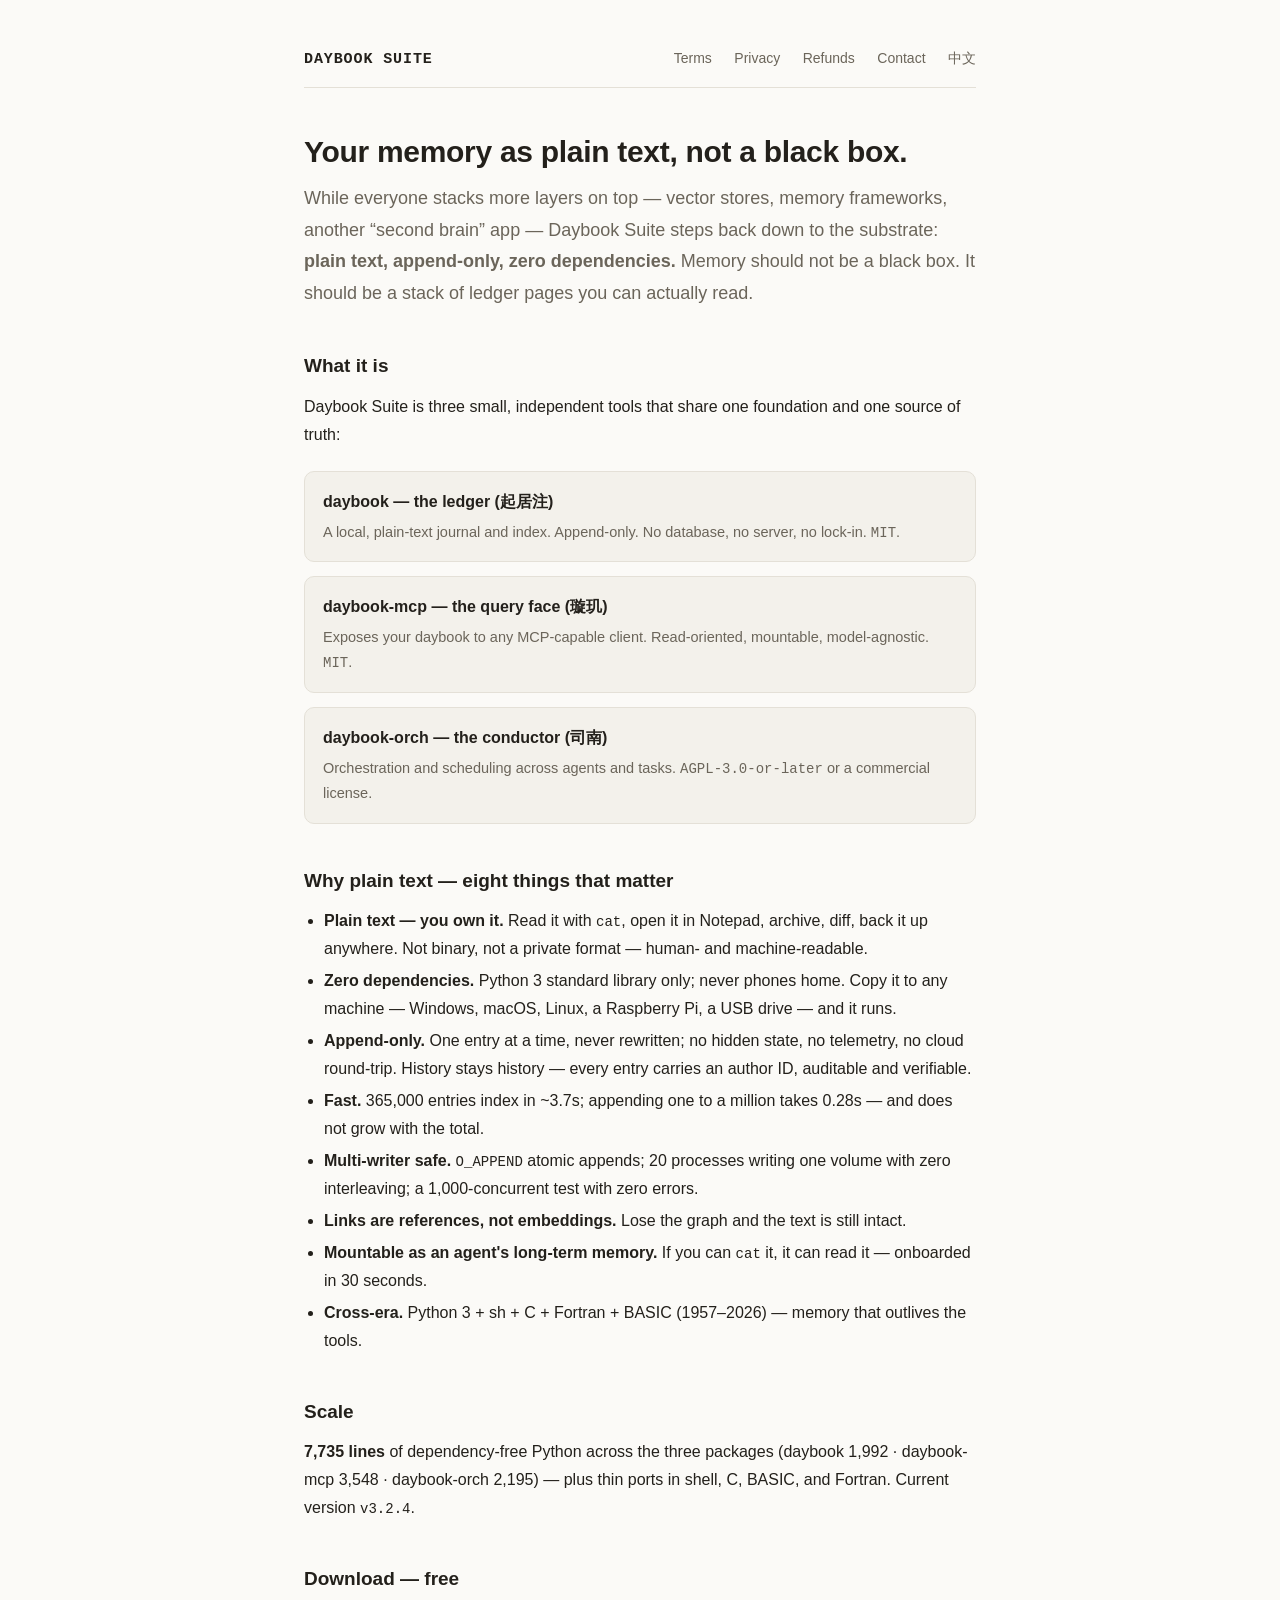
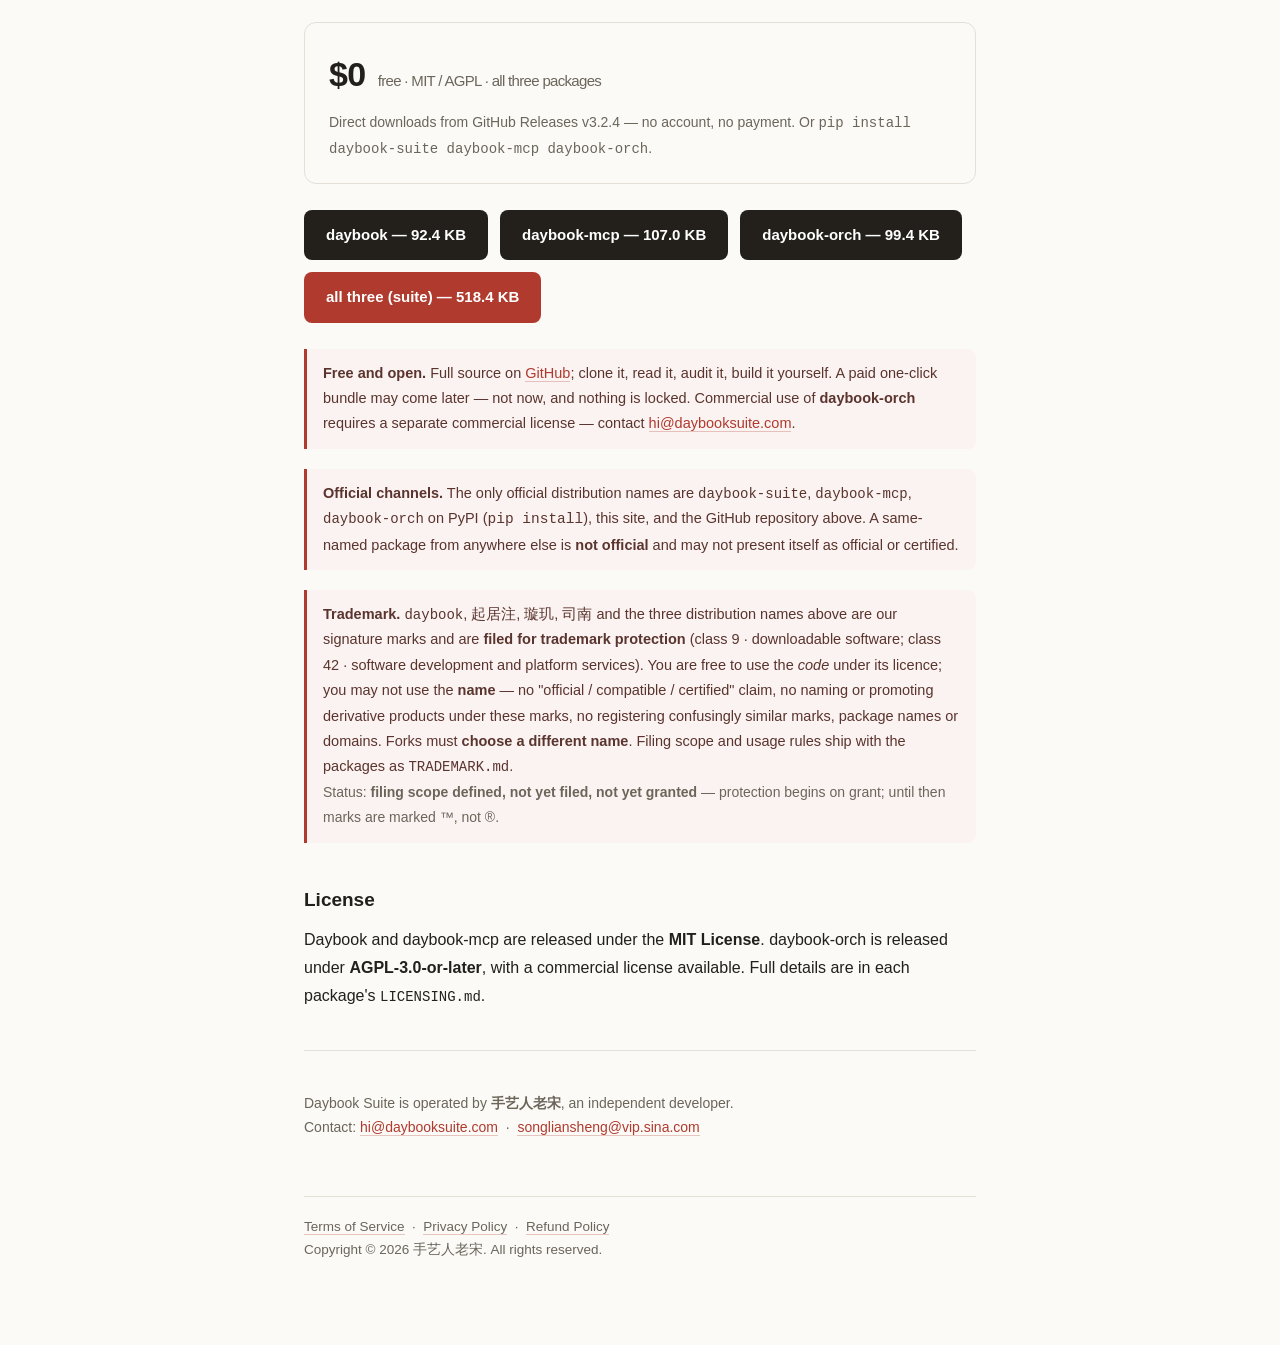
==== index.html @ 21183c82 "site(v3.2.4): 加商标声明块 —— 三个发行名写进商标申请范围，版本与直链翻 v3.2.4 - 新增「Trademark.／商标（名不可乱用）」声明块（首页英文＋中文页）：   daybo" ====
<!DOCTYPE html>
<html lang="en">
<head>
<meta charset="utf-8">
<meta name="viewport" content="width=device-width, initial-scale=1">
<title>Daybook Suite — your memory as plain text</title>
<meta name="description" content="Daybook Suite: three small tools that keep your notes and memory as plain text, not a black box. Zero dependencies, append-only, runs anywhere.">
<link rel="stylesheet" href="/style.css">
<!-- social cards -->
<meta property="og:type" content="website">
<meta property="og:site_name" content="Daybook Suite">
<meta property="og:title" content="Daybook Suite — your memory as plain text">
<meta property="og:description" content="A ledger you can actually open: append-only, zero dependencies, readable with cat. daybook · daybook-mcp · daybook-orch. Free download.">
<meta property="og:url" content="https://daybooksuite.com/">
<meta property="og:image" content="https://daybooksuite.com/og.png">
<meta property="og:image:width" content="1200">
<meta property="og:image:height" content="630">
<meta name="twitter:card" content="summary_large_image">
<meta name="twitter:title" content="Daybook Suite — your memory as plain text">
<meta name="twitter:description" content="Append-only, zero dependencies, readable with cat. Free download.">
<meta name="twitter:image" content="https://daybooksuite.com/og.png">
<link rel="canonical" href="https://daybooksuite.com/">
</head>
<body>
<div class="wrap">

<header class="site">
  <span class="brand">Daybook&nbsp;Suite</span>
  <nav>
    <a href="/terms">Terms</a>
    <a href="/privacy">Privacy</a>
    <a href="/refund">Refunds</a>
    <a href="mailto:hi@daybooksuite.com">Contact</a>
    <a href="/zh">中文</a>
  </nav>
</header>

<h1>Your memory as plain text, not a black box.</h1>
<p class="lede">
  While everyone stacks more layers on top &mdash; vector stores, memory frameworks, another
  &ldquo;second brain&rdquo; app &mdash; Daybook Suite steps back down to the substrate:
  <strong>plain text, append-only, zero dependencies.</strong>
  Memory should not be a black box. It should be a stack of ledger pages you can actually read.
</p>

<h2>What it is</h2>
<p>Daybook Suite is three small, independent tools that share one foundation and one source of truth:</p>

<div class="grid">
  <div class="card">
    <h3>daybook &mdash; the ledger (起居注)</h3>
    <p>A local, plain-text journal and index. Append-only. No database, no server, no lock-in. <span class="mono">MIT</span>.</p>
  </div>
  <div class="card">
    <h3>daybook-mcp &mdash; the query face (璇玑)</h3>
    <p>Exposes your daybook to any MCP-capable client. Read-oriented, mountable, model-agnostic. <span class="mono">MIT</span>.</p>
  </div>
  <div class="card">
    <h3>daybook-orch &mdash; the conductor (司南)</h3>
    <p>Orchestration and scheduling across agents and tasks. <span class="mono">AGPL-3.0-or-later</span> or a commercial license.</p>
  </div>
</div>

<h2>Why plain text &mdash; eight things that matter</h2>
<ul>
  <li><strong>Plain text &mdash; you own it.</strong> Read it with <span class="mono">cat</span>, open it in Notepad, archive, diff, back it up anywhere. Not binary, not a private format &mdash; human- and machine-readable.</li>
  <li><strong>Zero dependencies.</strong> Python 3 standard library only; never phones home. Copy it to any machine &mdash; Windows, macOS, Linux, a Raspberry Pi, a USB drive &mdash; and it runs.</li>
  <li><strong>Append-only.</strong> One entry at a time, never rewritten; no hidden state, no telemetry, no cloud round-trip. History stays history &mdash; every entry carries an author ID, auditable and verifiable.</li>
  <li><strong>Fast.</strong> 365,000 entries index in ~3.7s; appending one to a million takes 0.28s &mdash; and does not grow with the total.</li>
  <li><strong>Multi-writer safe.</strong> <span class="mono">O_APPEND</span> atomic appends; 20 processes writing one volume with zero interleaving; a 1,000-concurrent test with zero errors.</li>
  <li><strong>Links are references, not embeddings.</strong> Lose the graph and the text is still intact.</li>
  <li><strong>Mountable as an agent's long-term memory.</strong> If you can <span class="mono">cat</span> it, it can read it &mdash; onboarded in 30 seconds.</li>
  <li><strong>Cross-era.</strong> Python 3 + sh + C + Fortran + BASIC (1957&ndash;2026) &mdash; memory that outlives the tools.</li>
</ul>

<h2>Scale</h2>
<p>
  <strong>7,735 lines</strong> of dependency-free Python across the three packages
  (daybook 1,992 &middot; daybook-mcp 3,548 &middot; daybook-orch 2,195) &mdash;
  plus thin ports in shell, C, BASIC, and Fortran. Current version <span class="mono">v3.2.4</span>.
</p>

<h2>Download &mdash; free</h2>
<div class="price">
  <div>
    <div class="amount">$0 <small>&nbsp;free &middot; MIT / AGPL &middot; all three packages</small></div>
    <div class="small" style="margin-top:6px">Direct downloads from GitHub Releases v3.2.4 &mdash; no account, no payment. Or <span class="mono">pip install daybook-suite daybook-mcp daybook-orch</span>.</div>
  </div>
</div>
<div class="dl">
  <a class="btn" href="https://github.com/songliansheng1972/daybook-suite/releases/download/v3.2.4/daybook-v3.2.4.zip">daybook &mdash; 92.4 KB</a>
  <a class="btn" href="https://github.com/songliansheng1972/daybook-suite/releases/download/v3.2.4/daybook-mcp-v3.2.4.zip">daybook-mcp &mdash; 107.0 KB</a>
  <a class="btn" href="https://github.com/songliansheng1972/daybook-suite/releases/download/v3.2.4/daybook-orch-v3.2.4.zip">daybook-orch &mdash; 99.4 KB</a>
  <a class="btn" href="https://github.com/songliansheng1972/daybook-suite/releases/download/v3.2.4/daybook-suite-v3.2.4.zip">all three (suite) &mdash; 518.4 KB</a>
</div>
<div class="note">
  <strong>Free and open.</strong> Full source on <a href="https://github.com/songliansheng1972/daybook-suite">GitHub</a>; clone it, read it, audit it, build it yourself. A paid one-click bundle may come later &mdash; not now, and nothing is locked.
  Commercial use of <strong>daybook-orch</strong> requires a separate commercial license &mdash; contact <a href="mailto:hi@daybooksuite.com">hi@daybooksuite.com</a>.
</div>
<div class="note">
  <strong>Official channels.</strong> The only official distribution names are
  <span class="mono">daybook-suite</span>, <span class="mono">daybook-mcp</span>, <span class="mono">daybook-orch</span> on PyPI
  (<code>pip install</code>), this site, and the GitHub repository above. A same-named package from anywhere else is
  <strong>not official</strong> and may not present itself as official or certified.
</div>
<div class="note">
  <strong>Trademark.</strong> <span class="mono">daybook</span>, 起居注, 璇玑, 司南 and the three distribution names above
  are our signature marks and are <strong>filed for trademark protection</strong> (class 9 &middot; downloadable software;
  class 42 &middot; software development and platform services). You are free to use the <em>code</em> under its licence;
  you may not use the <strong>name</strong> &mdash; no "official / compatible / certified" claim, no naming or promoting
  derivative products under these marks, no registering confusingly similar marks, package names or domains.
  Forks must <strong>choose a different name</strong>. Filing scope and usage rules ship with the packages as
  <span class="mono">TRADEMARK.md</span>.
  <br><span class="small">Status: <strong>filing scope defined, not yet filed, not yet granted</strong> &mdash; protection
  begins on grant; until then marks are marked &trade;, not &reg;.</span>
</div>

<h2>License</h2>
<p>
  Daybook and daybook-mcp are released under the <strong>MIT License</strong>.
  daybook-orch is released under <strong>AGPL-3.0-or-later</strong>, with a commercial license available.
  Full details are in each package's <span class="mono">LICENSING.md</span>.
</p>

<hr>

<p class="small">
  Daybook Suite is operated by <strong>手艺人老宋</strong>, an independent developer.<br>
  Contact: <a href="mailto:hi@daybooksuite.com">hi@daybooksuite.com</a>
  &nbsp;&middot;&nbsp; <a href="mailto:songliansheng@vip.sina.com">songliansheng@vip.sina.com</a>
</p>

<footer class="site">
  <a href="/terms">Terms of Service</a> &nbsp;&middot;&nbsp;
  <a href="/privacy">Privacy Policy</a> &nbsp;&middot;&nbsp;
  <a href="/refund">Refund Policy</a><br>
  Copyright &copy; 2026 手艺人老宋. All rights reserved.
</footer>

</div>
</body>
</html>
---- style.css ----
:root{
  --paper:#FBFAF7; --ink:#23201B; --muted:#6B655A;
  --line:#E4E0D7; --seal:#B03A2E; --wash:#F3F1EB;
}
*{box-sizing:border-box}
html{-webkit-text-size-adjust:100%}
body{
  margin:0; background:var(--paper); color:var(--ink);
  font:16px/1.75 -apple-system,BlinkMacSystemFont,"Segoe UI","Noto Sans SC","PingFang SC",sans-serif;
}
.wrap{max-width:720px;margin:0 auto;padding:44px 24px 88px}
a{color:var(--seal);text-decoration:none;border-bottom:1px solid rgba(176,58,46,.28)}
a:hover{border-bottom-color:var(--seal)}
code,kbd,pre{font-family:ui-monospace,SFMono-Regular,Menlo,Consolas,monospace}

header.site{
  display:flex;justify-content:space-between;align-items:baseline;gap:16px;
  border-bottom:1px solid var(--line);padding-bottom:14px;margin-bottom:44px;
}
header.site .brand{
  font-family:ui-monospace,SFMono-Regular,Menlo,monospace;
  font-weight:600;font-size:15px;letter-spacing:.06em;text-transform:uppercase;
}
header.site nav a{margin-left:18px;font-size:14px;color:var(--muted);border:0}
header.site nav a:hover{color:var(--seal)}

h1{font-size:30px;line-height:1.3;margin:0 0 12px;font-weight:600;letter-spacing:-.01em}
h2{font-size:19px;margin:40px 0 10px;font-weight:600}
h3{font-size:16px;margin:26px 0 6px;font-weight:600}
p{margin:0 0 14px}
.lede{font-size:18px;color:var(--muted);margin-bottom:28px}
ul{padding-left:20px;margin:0 0 14px}
li{margin:4px 0}
hr{border:0;border-top:1px solid var(--line);margin:40px 0}
.small{font-size:14px;color:var(--muted)}
.mono{font-family:ui-monospace,SFMono-Regular,Menlo,monospace;font-size:14px}

.grid{display:grid;grid-template-columns:1fr;gap:14px;margin:22px 0}
.card{
  background:var(--wash);border:1px solid var(--line);border-radius:10px;padding:16px 18px;
}
.card h3{margin:0 0 4px}
.card p{margin:0;font-size:14.5px;color:var(--muted)}

.price{
  border:1px solid var(--line);border-radius:12px;padding:22px 24px;margin:26px 0;
  display:flex;flex-wrap:wrap;align-items:center;justify-content:space-between;gap:16px;
}
.price .amount{font-size:34px;font-weight:600;letter-spacing:-.02em}
.price .amount small{font-size:15px;color:var(--muted);font-weight:400}
.btn{
  display:inline-block;background:var(--seal);color:#fff;border:0;border-radius:8px;
  padding:12px 22px;font-size:15px;font-weight:600;cursor:pointer;
}
.btn.disabled{background:#C9C4B9;cursor:not-allowed}

/* 下载按钮组（免费下载版） */
.dl{display:flex;flex-wrap:wrap;gap:12px;margin:18px 0 26px}
.dl .btn{background:var(--ink);font-weight:600;text-decoration:none}
.dl .btn:hover{opacity:.88}
.dl .btn:last-child{background:var(--seal)}


.note{
  background:#FBF3F1;border-left:3px solid var(--seal);padding:12px 16px;border-radius:0 8px 8px 0;
  font-size:14.5px;color:#5A342E;margin:20px 0;
}

footer.site{
  border-top:1px solid var(--line);margin-top:56px;padding-top:18px;
  font-size:13.5px;color:var(--muted);
}
footer.site a{color:var(--muted)}
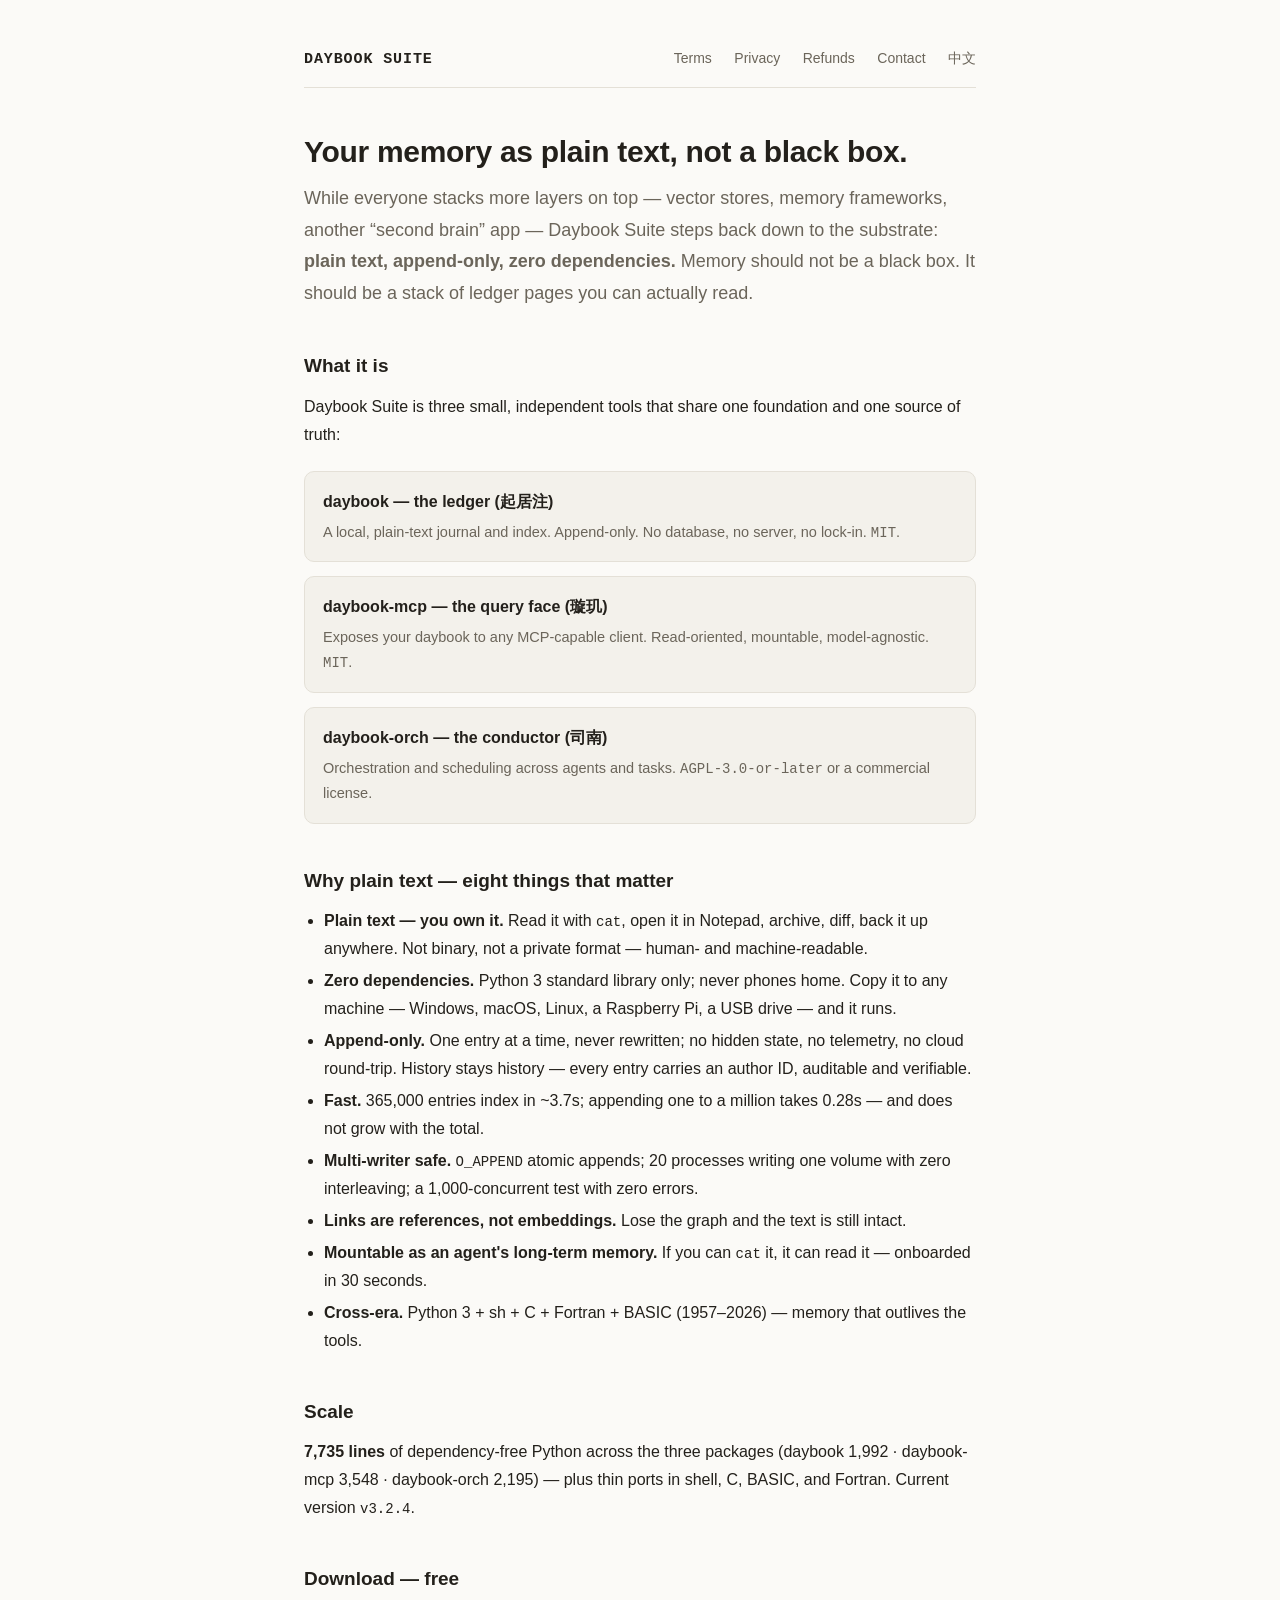
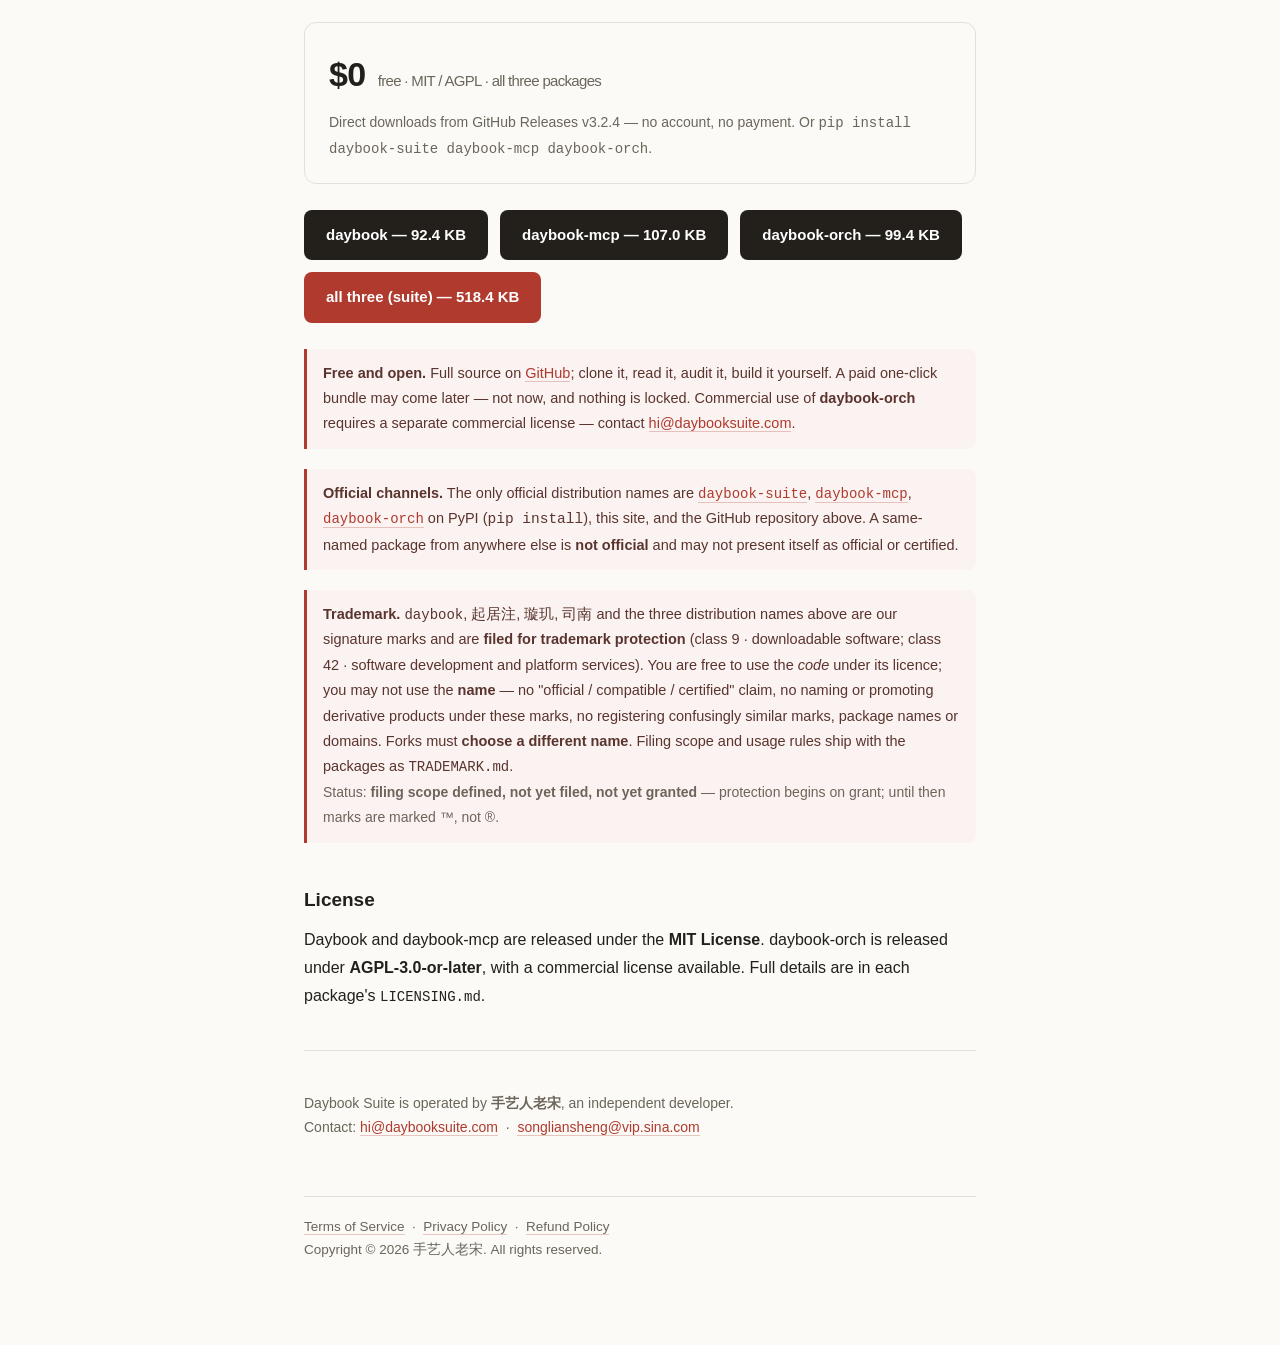
==== commit af312d20: "free-pricing: 条款／退款／致谢三页改「当前全部免费」；首页与中文页 PyPI 三包加直链 - terms §3–§5：删 US$10.99 与 Paddle 结账表述，改为当前免费、将来" ====
--- a/index.html
+++ b/index.html
@@ -99,7 +99,9 @@
 </div>
 <div class="note">
   <strong>Official channels.</strong> The only official distribution names are
-  <span class="mono">daybook-suite</span>, <span class="mono">daybook-mcp</span>, <span class="mono">daybook-orch</span> on PyPI
+  <a class="mono" href="https://pypi.org/project/daybook-suite/">daybook-suite</a>,
+  <a class="mono" href="https://pypi.org/project/daybook-mcp/">daybook-mcp</a>,
+  <a class="mono" href="https://pypi.org/project/daybook-orch/">daybook-orch</a> on PyPI
   (<code>pip install</code>), this site, and the GitHub repository above. A same-named package from anywhere else is
   <strong>not official</strong> and may not present itself as official or certified.
 </div>
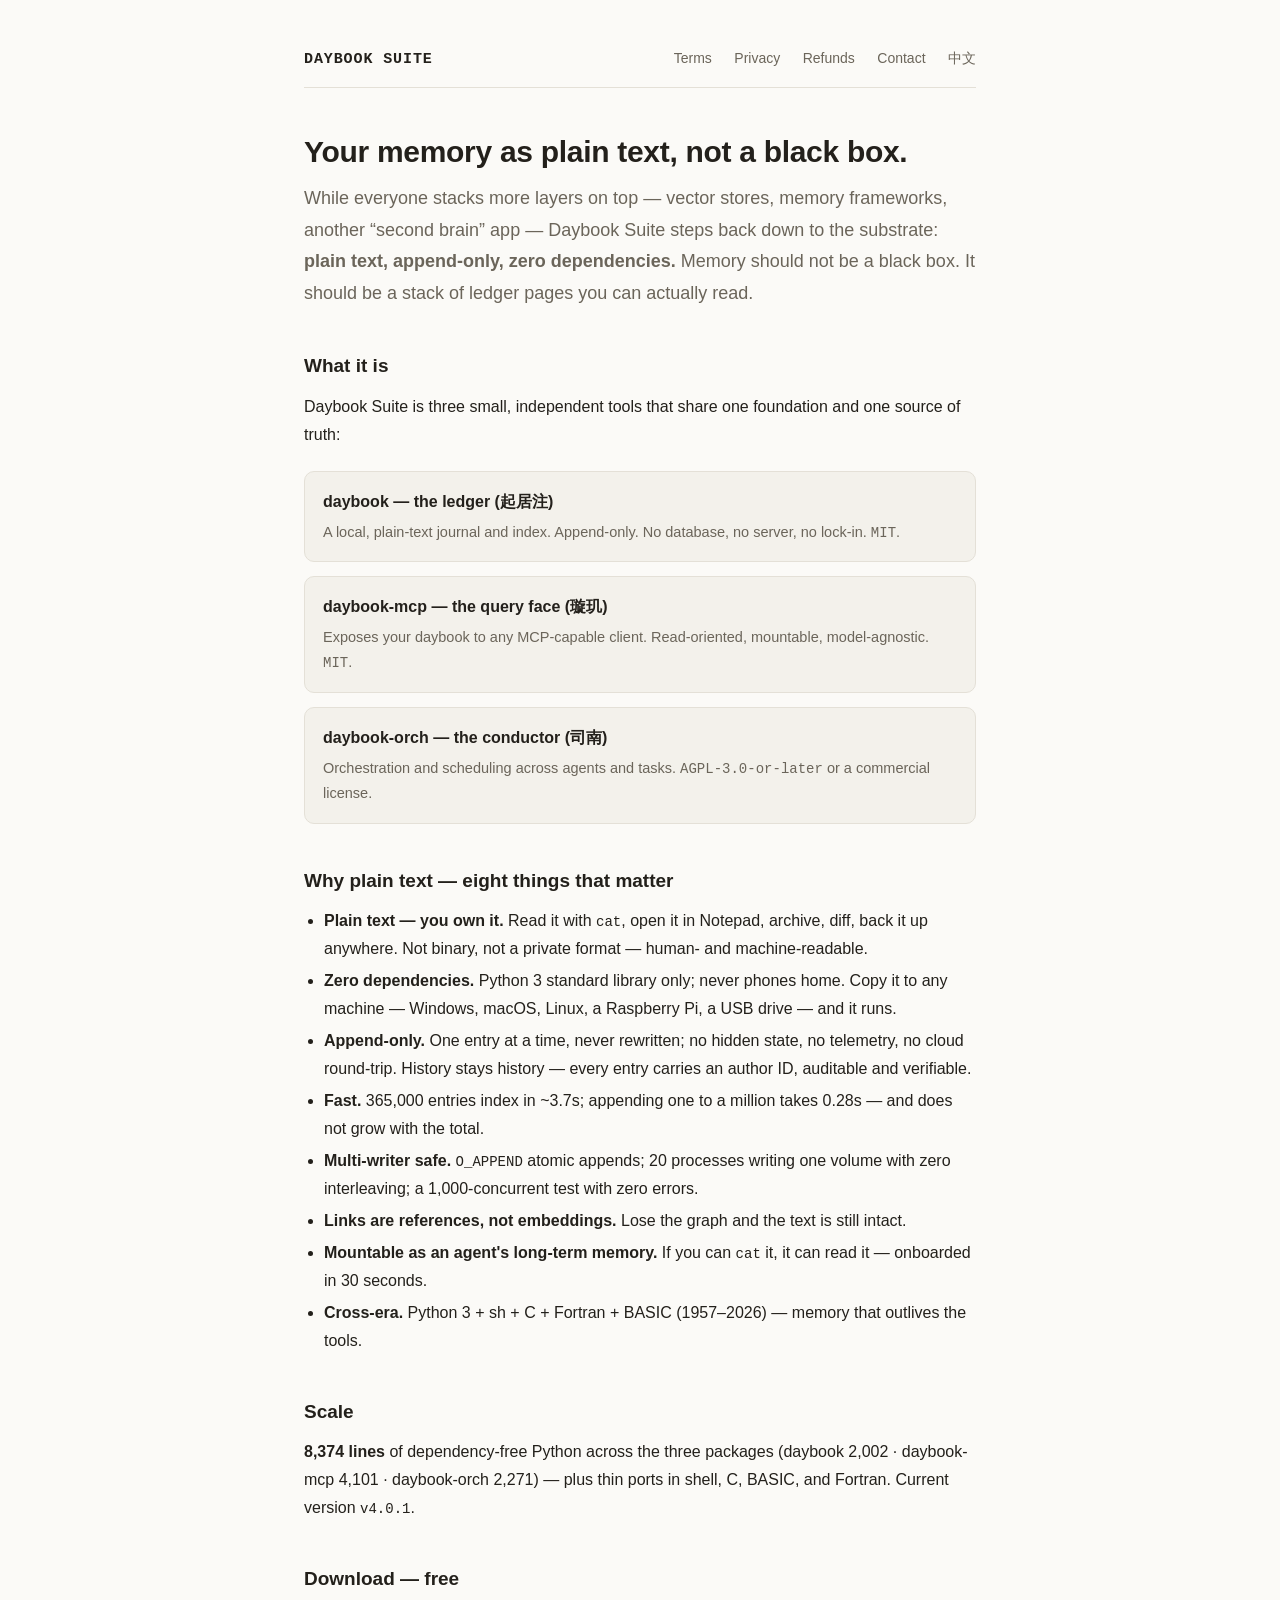
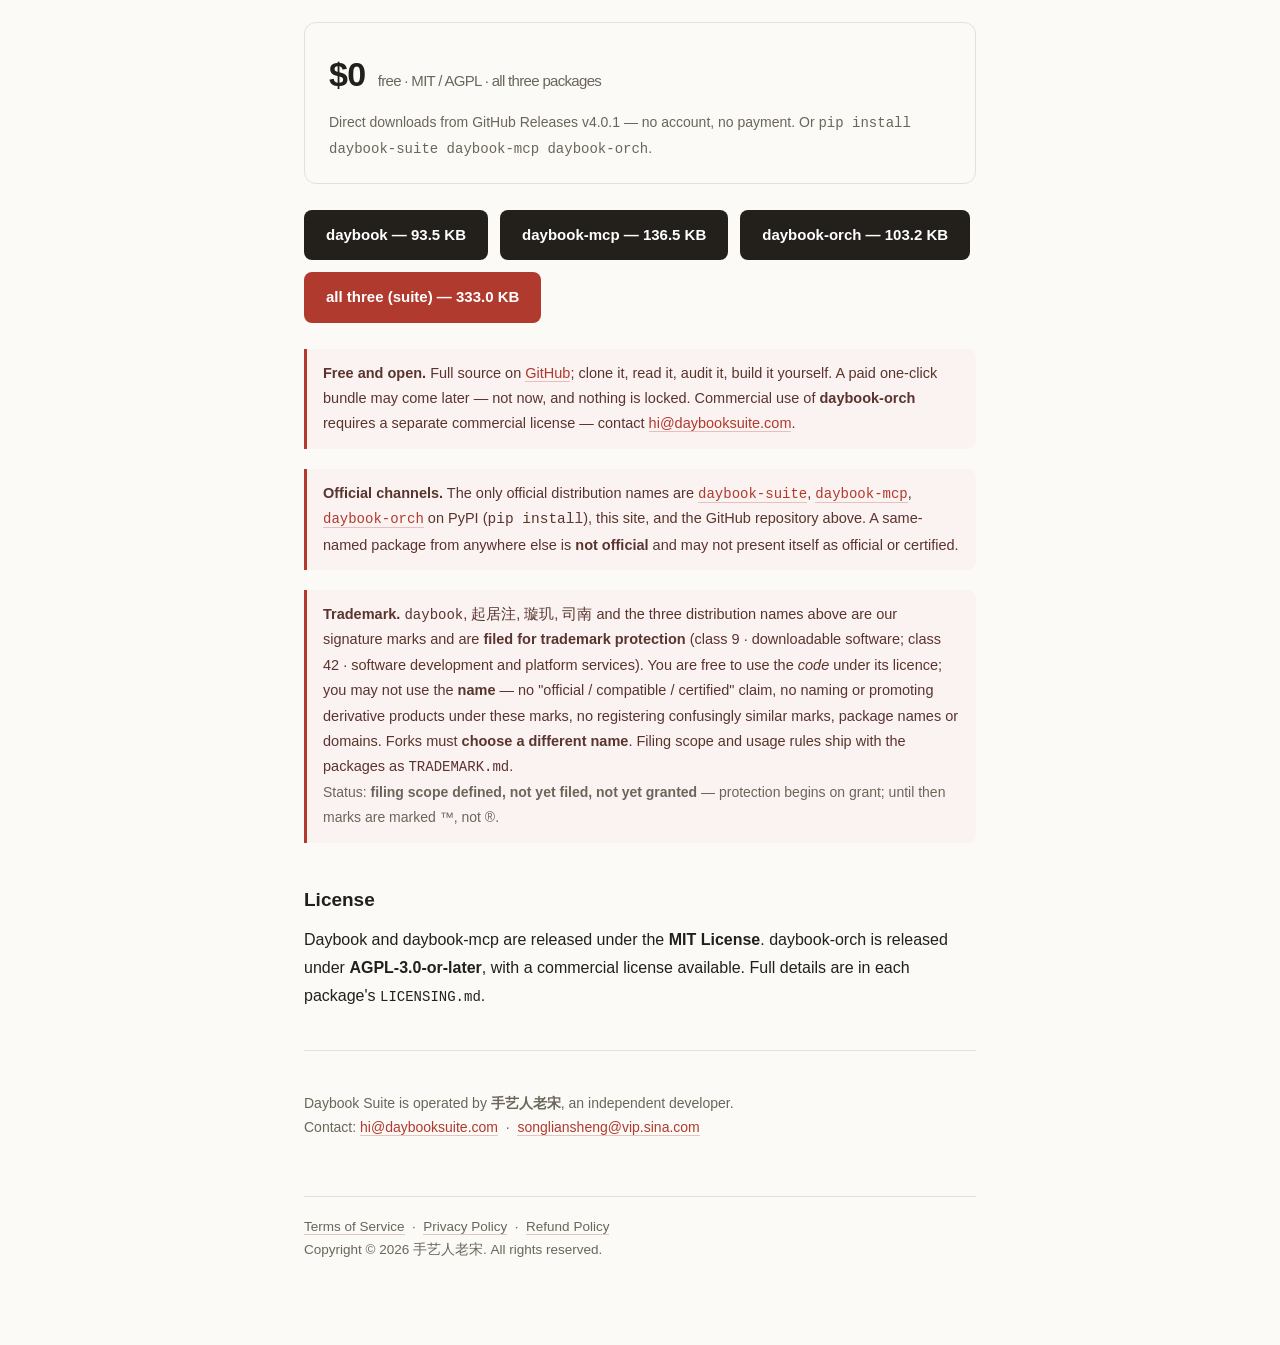
==== commit 2988ff3f: "site(v4.0.1): 版本串／四条 zip 直链／代码规模三处同步 - 首页与中文页：v3.2.4 → v4.0.1；四条直链改指 v4.0.1 Release 资产 - 代码规模：7,735 " ====
--- a/index.html
+++ b/index.html
@@ -75,23 +75,23 @@
 
 <h2>Scale</h2>
 <p>
-  <strong>7,735 lines</strong> of dependency-free Python across the three packages
-  (daybook 1,992 &middot; daybook-mcp 3,548 &middot; daybook-orch 2,195) &mdash;
-  plus thin ports in shell, C, BASIC, and Fortran. Current version <span class="mono">v3.2.4</span>.
+  <strong>8,374 lines</strong> of dependency-free Python across the three packages
+  (daybook 2,002 &middot; daybook-mcp 4,101 &middot; daybook-orch 2,271) &mdash;
+  plus thin ports in shell, C, BASIC, and Fortran. Current version <span class="mono">v4.0.1</span>.
 </p>
 
 <h2>Download &mdash; free</h2>
 <div class="price">
   <div>
     <div class="amount">$0 <small>&nbsp;free &middot; MIT / AGPL &middot; all three packages</small></div>
-    <div class="small" style="margin-top:6px">Direct downloads from GitHub Releases v3.2.4 &mdash; no account, no payment. Or <span class="mono">pip install daybook-suite daybook-mcp daybook-orch</span>.</div>
+    <div class="small" style="margin-top:6px">Direct downloads from GitHub Releases v4.0.1 &mdash; no account, no payment. Or <span class="mono">pip install daybook-suite daybook-mcp daybook-orch</span>.</div>
   </div>
 </div>
 <div class="dl">
-  <a class="btn" href="https://github.com/songliansheng1972/daybook-suite/releases/download/v3.2.4/daybook-v3.2.4.zip">daybook &mdash; 92.4 KB</a>
-  <a class="btn" href="https://github.com/songliansheng1972/daybook-suite/releases/download/v3.2.4/daybook-mcp-v3.2.4.zip">daybook-mcp &mdash; 107.0 KB</a>
-  <a class="btn" href="https://github.com/songliansheng1972/daybook-suite/releases/download/v3.2.4/daybook-orch-v3.2.4.zip">daybook-orch &mdash; 99.4 KB</a>
-  <a class="btn" href="https://github.com/songliansheng1972/daybook-suite/releases/download/v3.2.4/daybook-suite-v3.2.4.zip">all three (suite) &mdash; 518.4 KB</a>
+  <a class="btn" href="https://github.com/songliansheng1972/daybook-suite/releases/download/v4.0.1/daybook-v4.0.1.zip">daybook &mdash; 93.5 KB</a>
+  <a class="btn" href="https://github.com/songliansheng1972/daybook-suite/releases/download/v4.0.1/daybook-mcp-v4.0.1.zip">daybook-mcp &mdash; 136.5 KB</a>
+  <a class="btn" href="https://github.com/songliansheng1972/daybook-suite/releases/download/v4.0.1/daybook-orch-v4.0.1.zip">daybook-orch &mdash; 103.2 KB</a>
+  <a class="btn" href="https://github.com/songliansheng1972/daybook-suite/releases/download/v4.0.1/daybook-suite-v4.0.1.zip">all three (suite) &mdash; 333.0 KB</a>
 </div>
 <div class="note">
   <strong>Free and open.</strong> Full source on <a href="https://github.com/songliansheng1972/daybook-suite">GitHub</a>; clone it, read it, audit it, build it yourself. A paid one-click bundle may come later &mdash; not now, and nothing is locked.
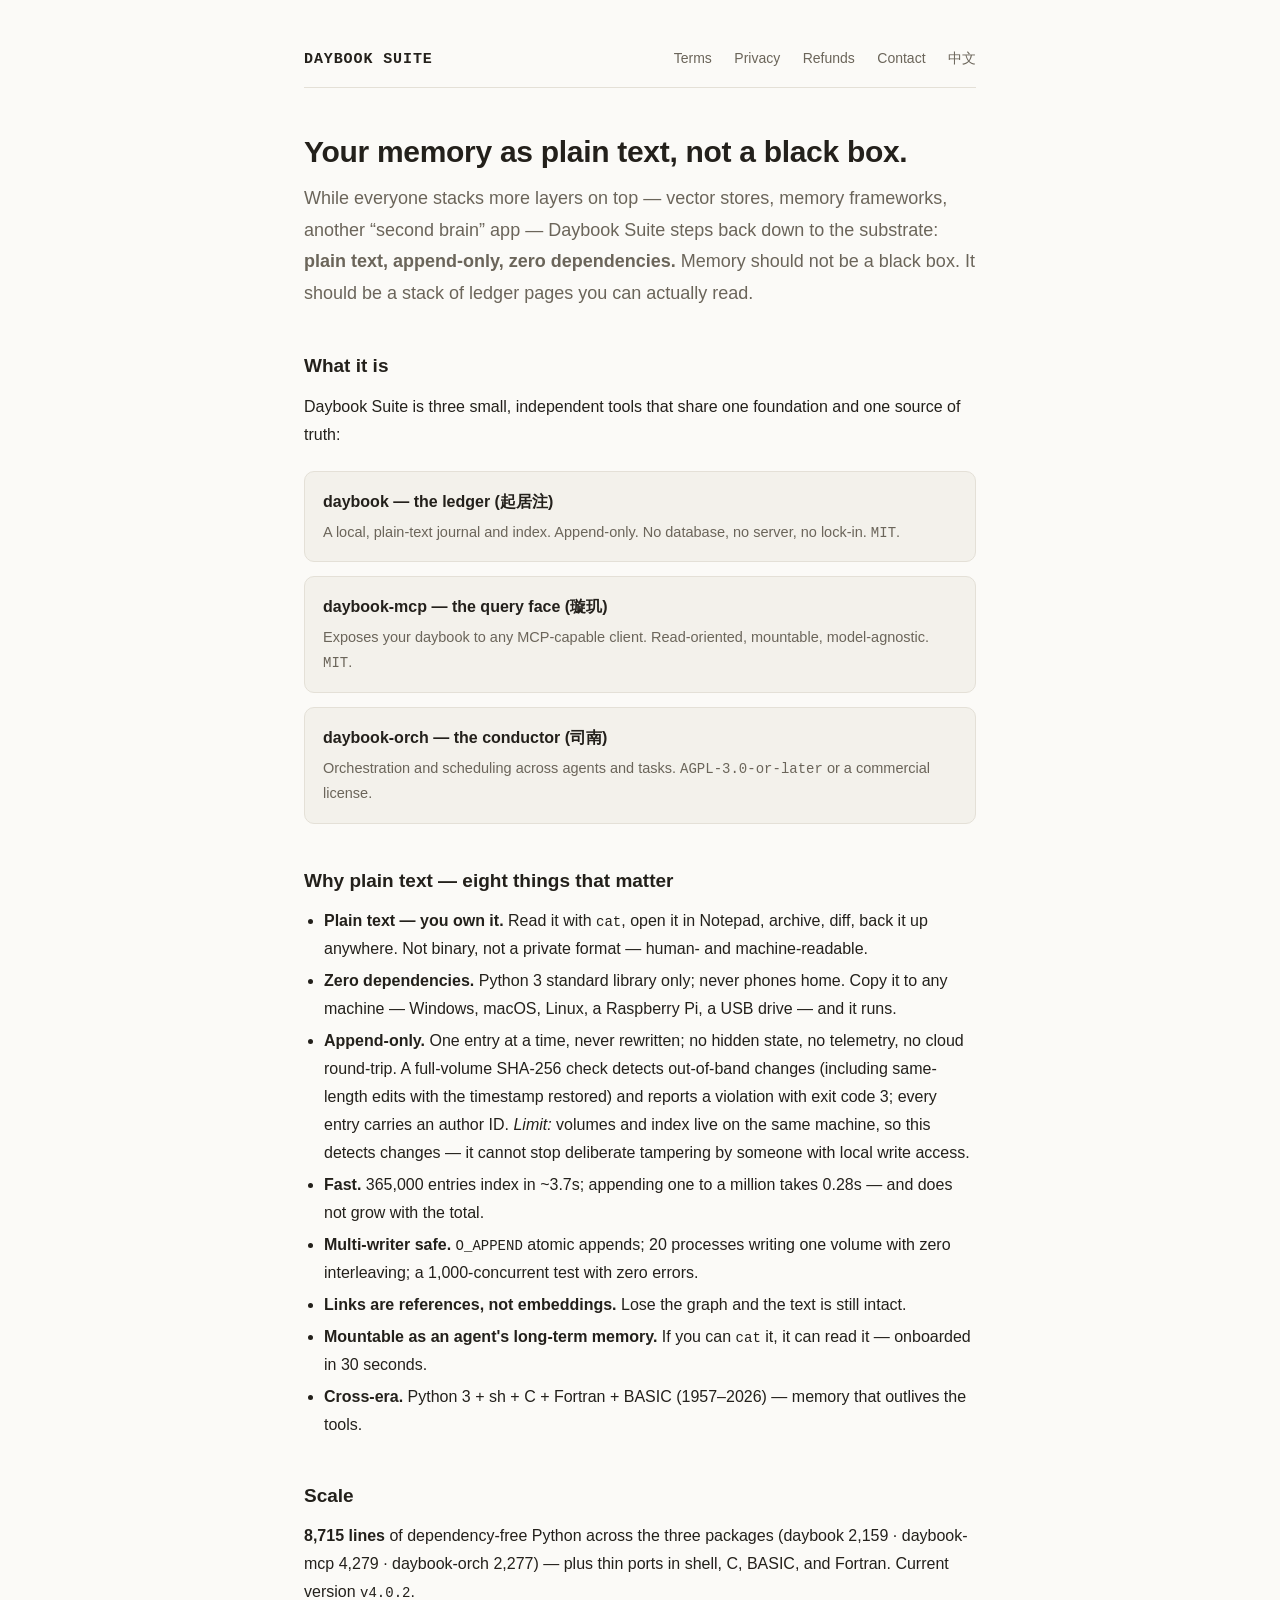
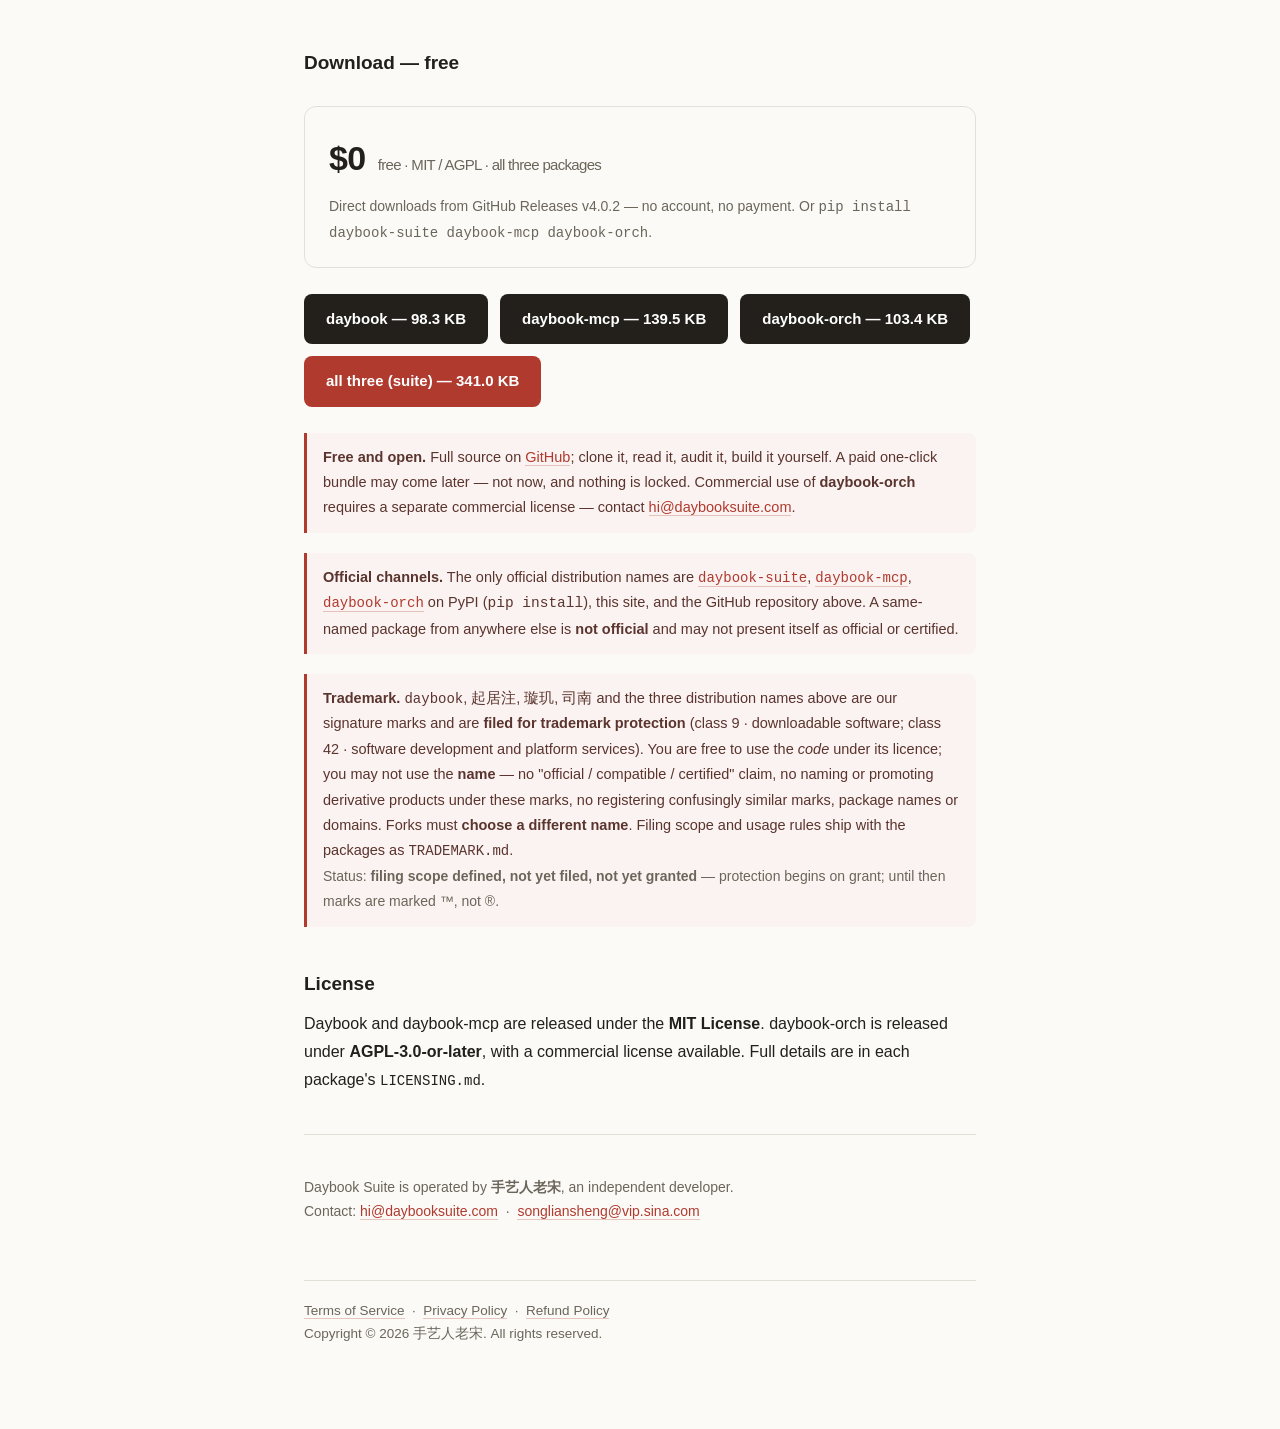
==== commit c83b8e5b: "site(v4.0.2): 版本串／直链／行数／体积改 4.0.2；只增不改的承诺按实现写实 - 版本 v4.0.1 → v4.0.2，四条直链改指 v4.0.2 资产 - 规模 8,374 → 8," ====
--- a/index.html
+++ b/index.html
@@ -65,7 +65,7 @@
 <ul>
   <li><strong>Plain text &mdash; you own it.</strong> Read it with <span class="mono">cat</span>, open it in Notepad, archive, diff, back it up anywhere. Not binary, not a private format &mdash; human- and machine-readable.</li>
   <li><strong>Zero dependencies.</strong> Python 3 standard library only; never phones home. Copy it to any machine &mdash; Windows, macOS, Linux, a Raspberry Pi, a USB drive &mdash; and it runs.</li>
-  <li><strong>Append-only.</strong> One entry at a time, never rewritten; no hidden state, no telemetry, no cloud round-trip. History stays history &mdash; every entry carries an author ID, auditable and verifiable.</li>
+  <li><strong>Append-only.</strong> One entry at a time, never rewritten; no hidden state, no telemetry, no cloud round-trip. A full-volume SHA-256 check detects out-of-band changes (including same-length edits with the timestamp restored) and reports a violation with exit code 3; every entry carries an author ID. <em>Limit:</em> volumes and index live on the same machine, so this detects changes &mdash; it cannot stop deliberate tampering by someone with local write access.</li>
   <li><strong>Fast.</strong> 365,000 entries index in ~3.7s; appending one to a million takes 0.28s &mdash; and does not grow with the total.</li>
   <li><strong>Multi-writer safe.</strong> <span class="mono">O_APPEND</span> atomic appends; 20 processes writing one volume with zero interleaving; a 1,000-concurrent test with zero errors.</li>
   <li><strong>Links are references, not embeddings.</strong> Lose the graph and the text is still intact.</li>
@@ -75,23 +75,23 @@
 
 <h2>Scale</h2>
 <p>
-  <strong>8,374 lines</strong> of dependency-free Python across the three packages
-  (daybook 2,002 &middot; daybook-mcp 4,101 &middot; daybook-orch 2,271) &mdash;
-  plus thin ports in shell, C, BASIC, and Fortran. Current version <span class="mono">v4.0.1</span>.
+  <strong>8,715 lines</strong> of dependency-free Python across the three packages
+  (daybook 2,159 &middot; daybook-mcp 4,279 &middot; daybook-orch 2,277) &mdash;
+  plus thin ports in shell, C, BASIC, and Fortran. Current version <span class="mono">v4.0.2</span>.
 </p>
 
 <h2>Download &mdash; free</h2>
 <div class="price">
   <div>
     <div class="amount">$0 <small>&nbsp;free &middot; MIT / AGPL &middot; all three packages</small></div>
-    <div class="small" style="margin-top:6px">Direct downloads from GitHub Releases v4.0.1 &mdash; no account, no payment. Or <span class="mono">pip install daybook-suite daybook-mcp daybook-orch</span>.</div>
+    <div class="small" style="margin-top:6px">Direct downloads from GitHub Releases v4.0.2 &mdash; no account, no payment. Or <span class="mono">pip install daybook-suite daybook-mcp daybook-orch</span>.</div>
   </div>
 </div>
 <div class="dl">
-  <a class="btn" href="https://github.com/songliansheng1972/daybook-suite/releases/download/v4.0.1/daybook-v4.0.1.zip">daybook &mdash; 93.5 KB</a>
-  <a class="btn" href="https://github.com/songliansheng1972/daybook-suite/releases/download/v4.0.1/daybook-mcp-v4.0.1.zip">daybook-mcp &mdash; 136.5 KB</a>
-  <a class="btn" href="https://github.com/songliansheng1972/daybook-suite/releases/download/v4.0.1/daybook-orch-v4.0.1.zip">daybook-orch &mdash; 103.2 KB</a>
-  <a class="btn" href="https://github.com/songliansheng1972/daybook-suite/releases/download/v4.0.1/daybook-suite-v4.0.1.zip">all three (suite) &mdash; 333.0 KB</a>
+  <a class="btn" href="https://github.com/songliansheng1972/daybook-suite/releases/download/v4.0.2/daybook-v4.0.2.zip">daybook &mdash; 98.3 KB</a>
+  <a class="btn" href="https://github.com/songliansheng1972/daybook-suite/releases/download/v4.0.2/daybook-mcp-v4.0.2.zip">daybook-mcp &mdash; 139.5 KB</a>
+  <a class="btn" href="https://github.com/songliansheng1972/daybook-suite/releases/download/v4.0.2/daybook-orch-v4.0.2.zip">daybook-orch &mdash; 103.4 KB</a>
+  <a class="btn" href="https://github.com/songliansheng1972/daybook-suite/releases/download/v4.0.2/daybook-suite-v4.0.2.zip">all three (suite) &mdash; 341.0 KB</a>
 </div>
 <div class="note">
   <strong>Free and open.</strong> Full source on <a href="https://github.com/songliansheng1972/daybook-suite">GitHub</a>; clone it, read it, audit it, build it yourself. A paid one-click bundle may come later &mdash; not now, and nothing is locked.
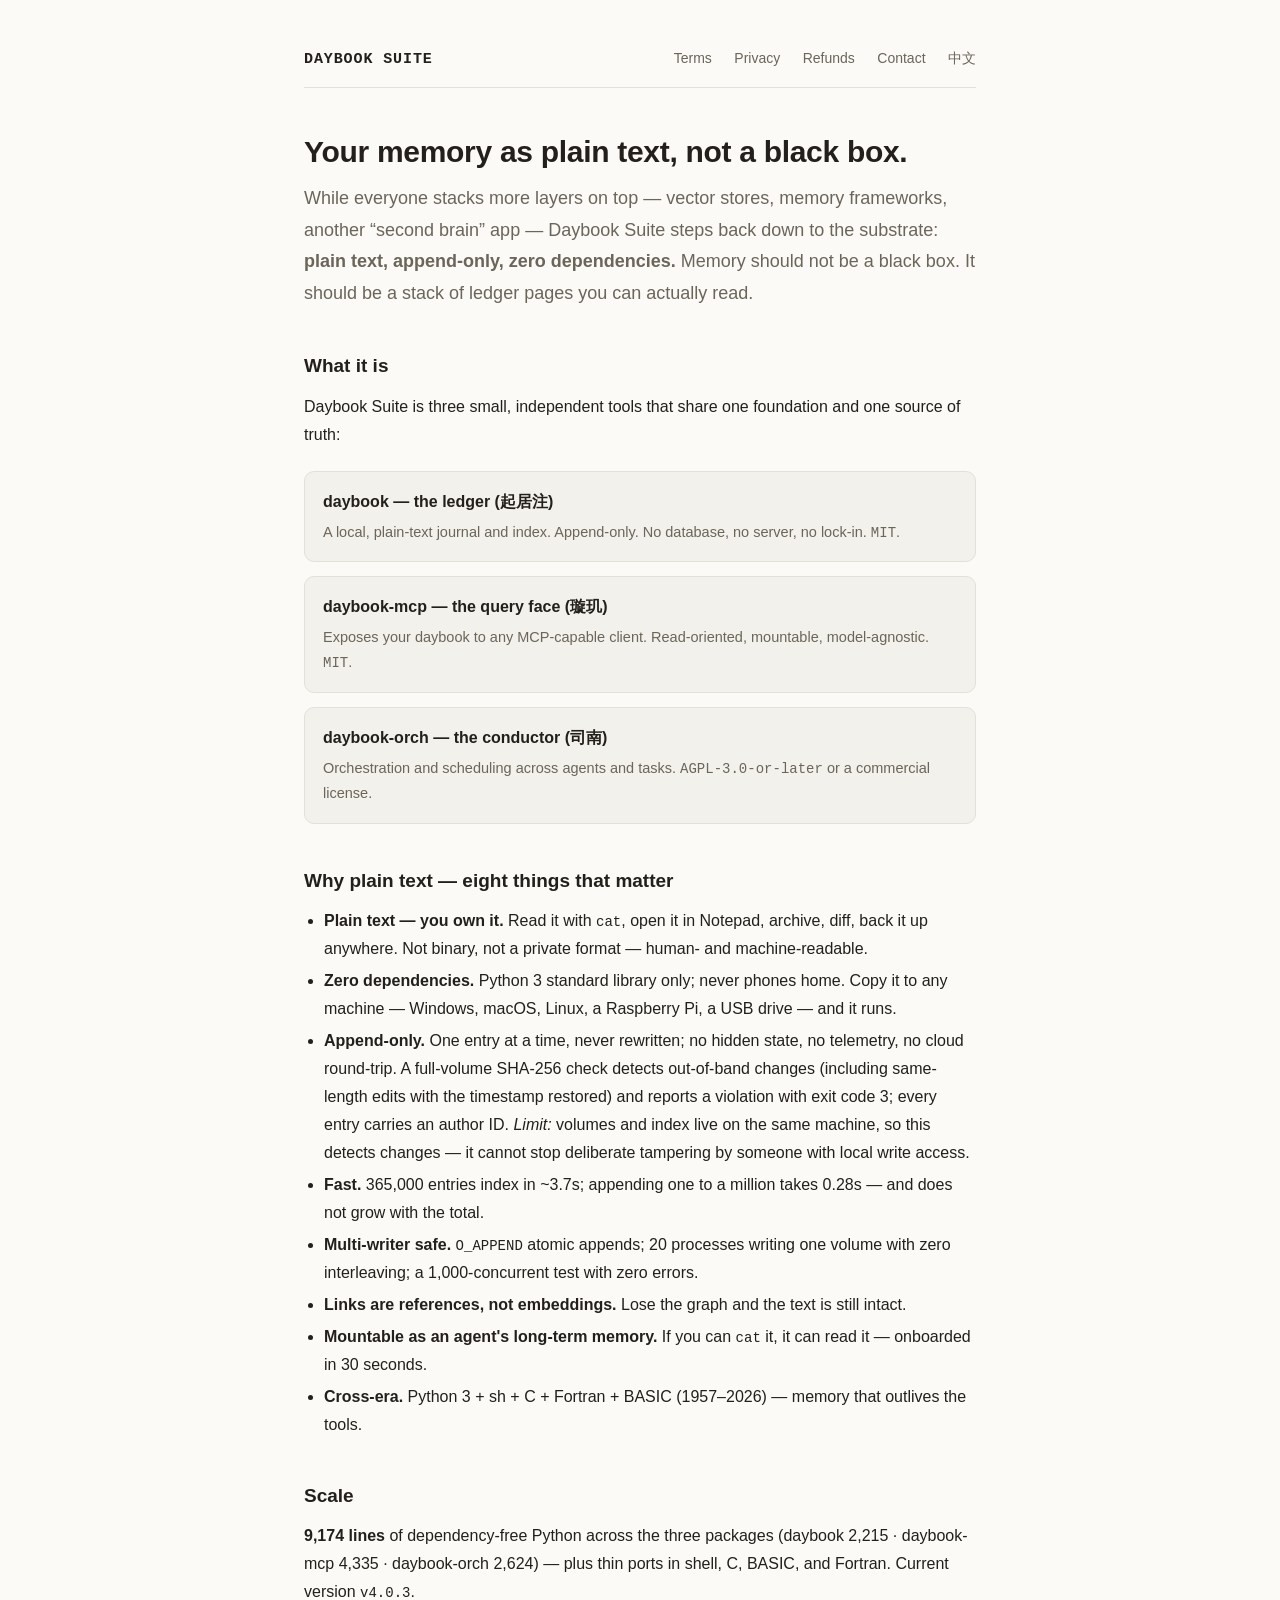
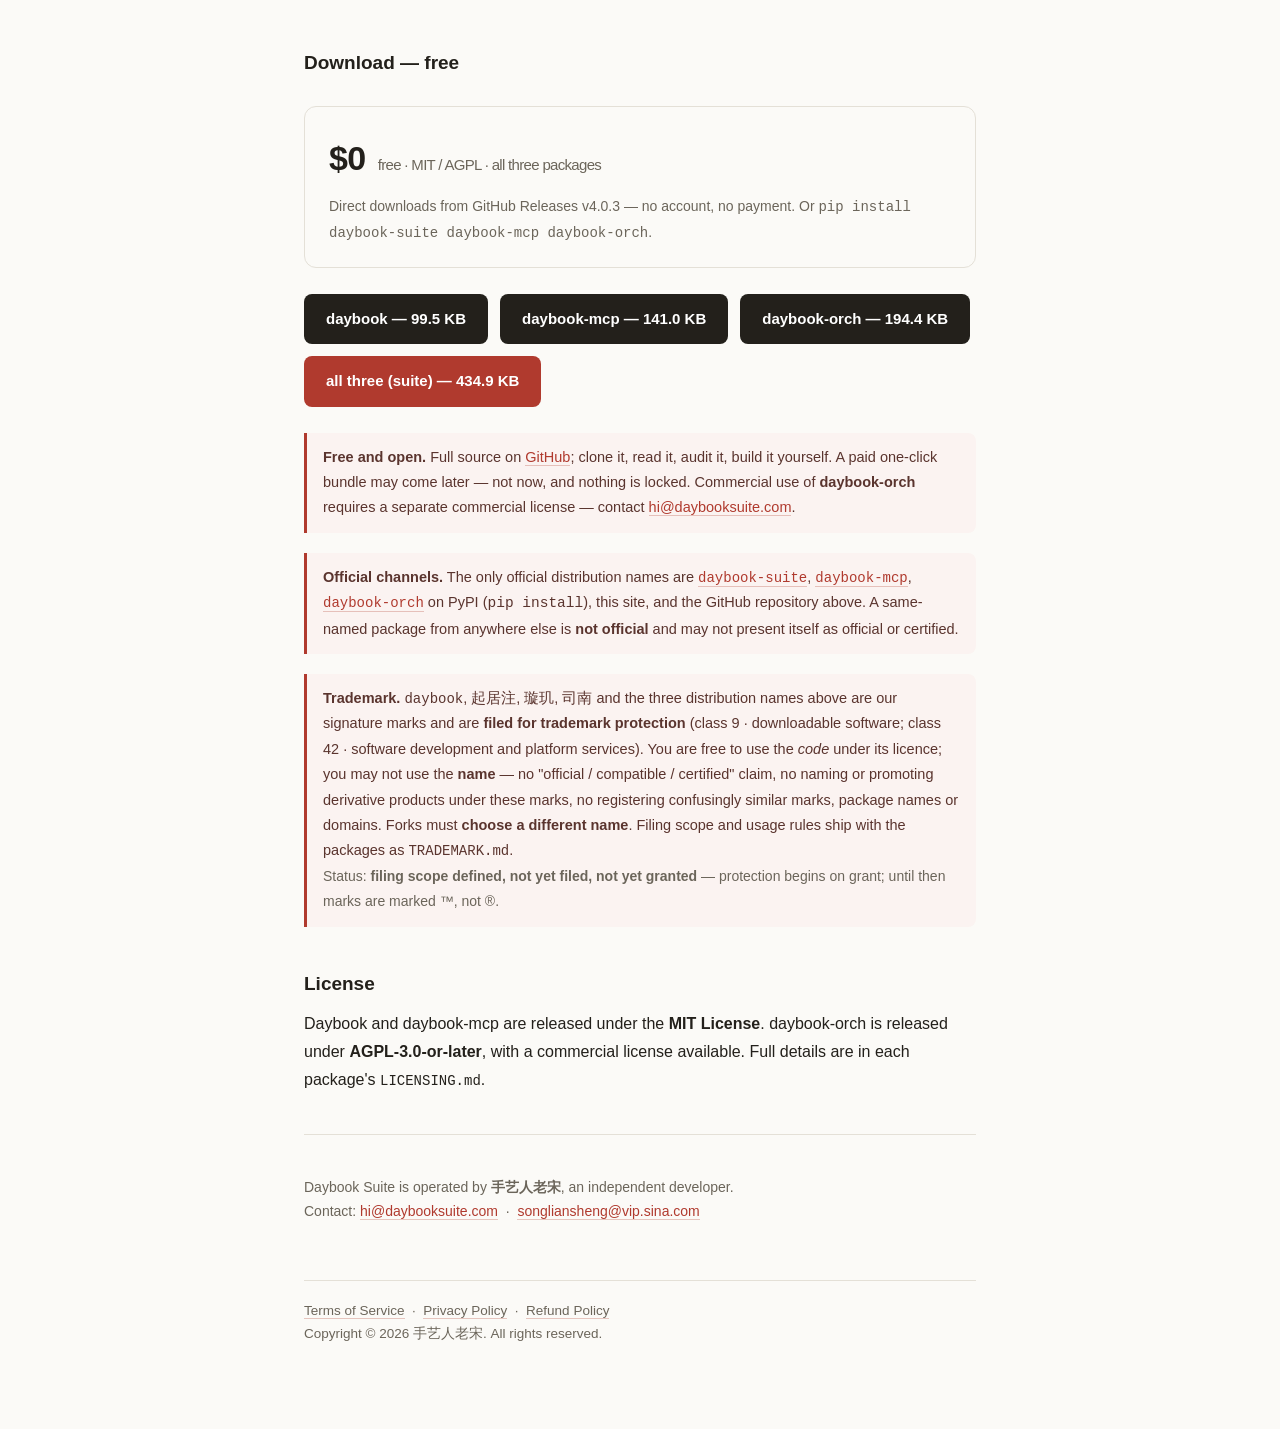
==== commit 2fbc3bf5: "site(v4.0.3): 版本串／四条直链／行数 9,174／资产体积按实测" ====
--- a/index.html
+++ b/index.html
@@ -75,23 +75,23 @@
 
 <h2>Scale</h2>
 <p>
-  <strong>8,715 lines</strong> of dependency-free Python across the three packages
-  (daybook 2,159 &middot; daybook-mcp 4,279 &middot; daybook-orch 2,277) &mdash;
-  plus thin ports in shell, C, BASIC, and Fortran. Current version <span class="mono">v4.0.2</span>.
+  <strong>9,174 lines</strong> of dependency-free Python across the three packages
+  (daybook 2,215 &middot; daybook-mcp 4,335 &middot; daybook-orch 2,624) &mdash;
+  plus thin ports in shell, C, BASIC, and Fortran. Current version <span class="mono">v4.0.3</span>.
 </p>
 
 <h2>Download &mdash; free</h2>
 <div class="price">
   <div>
     <div class="amount">$0 <small>&nbsp;free &middot; MIT / AGPL &middot; all three packages</small></div>
-    <div class="small" style="margin-top:6px">Direct downloads from GitHub Releases v4.0.2 &mdash; no account, no payment. Or <span class="mono">pip install daybook-suite daybook-mcp daybook-orch</span>.</div>
+    <div class="small" style="margin-top:6px">Direct downloads from GitHub Releases v4.0.3 &mdash; no account, no payment. Or <span class="mono">pip install daybook-suite daybook-mcp daybook-orch</span>.</div>
   </div>
 </div>
 <div class="dl">
-  <a class="btn" href="https://github.com/songliansheng1972/daybook-suite/releases/download/v4.0.2/daybook-v4.0.2.zip">daybook &mdash; 98.3 KB</a>
-  <a class="btn" href="https://github.com/songliansheng1972/daybook-suite/releases/download/v4.0.2/daybook-mcp-v4.0.2.zip">daybook-mcp &mdash; 139.5 KB</a>
-  <a class="btn" href="https://github.com/songliansheng1972/daybook-suite/releases/download/v4.0.2/daybook-orch-v4.0.2.zip">daybook-orch &mdash; 103.4 KB</a>
-  <a class="btn" href="https://github.com/songliansheng1972/daybook-suite/releases/download/v4.0.2/daybook-suite-v4.0.2.zip">all three (suite) &mdash; 341.0 KB</a>
+  <a class="btn" href="https://github.com/songliansheng1972/daybook-suite/releases/download/v4.0.3/daybook-v4.0.3.zip">daybook &mdash; 99.5 KB</a>
+  <a class="btn" href="https://github.com/songliansheng1972/daybook-suite/releases/download/v4.0.3/daybook-mcp-v4.0.3.zip">daybook-mcp &mdash; 141.0 KB</a>
+  <a class="btn" href="https://github.com/songliansheng1972/daybook-suite/releases/download/v4.0.3/daybook-orch-v4.0.3.zip">daybook-orch &mdash; 194.4 KB</a>
+  <a class="btn" href="https://github.com/songliansheng1972/daybook-suite/releases/download/v4.0.3/daybook-suite-v4.0.3.zip">all three (suite) &mdash; 434.9 KB</a>
 </div>
 <div class="note">
   <strong>Free and open.</strong> Full source on <a href="https://github.com/songliansheng1972/daybook-suite">GitHub</a>; clone it, read it, audit it, build it yourself. A paid one-click bundle may come later &mdash; not now, and nothing is locked.
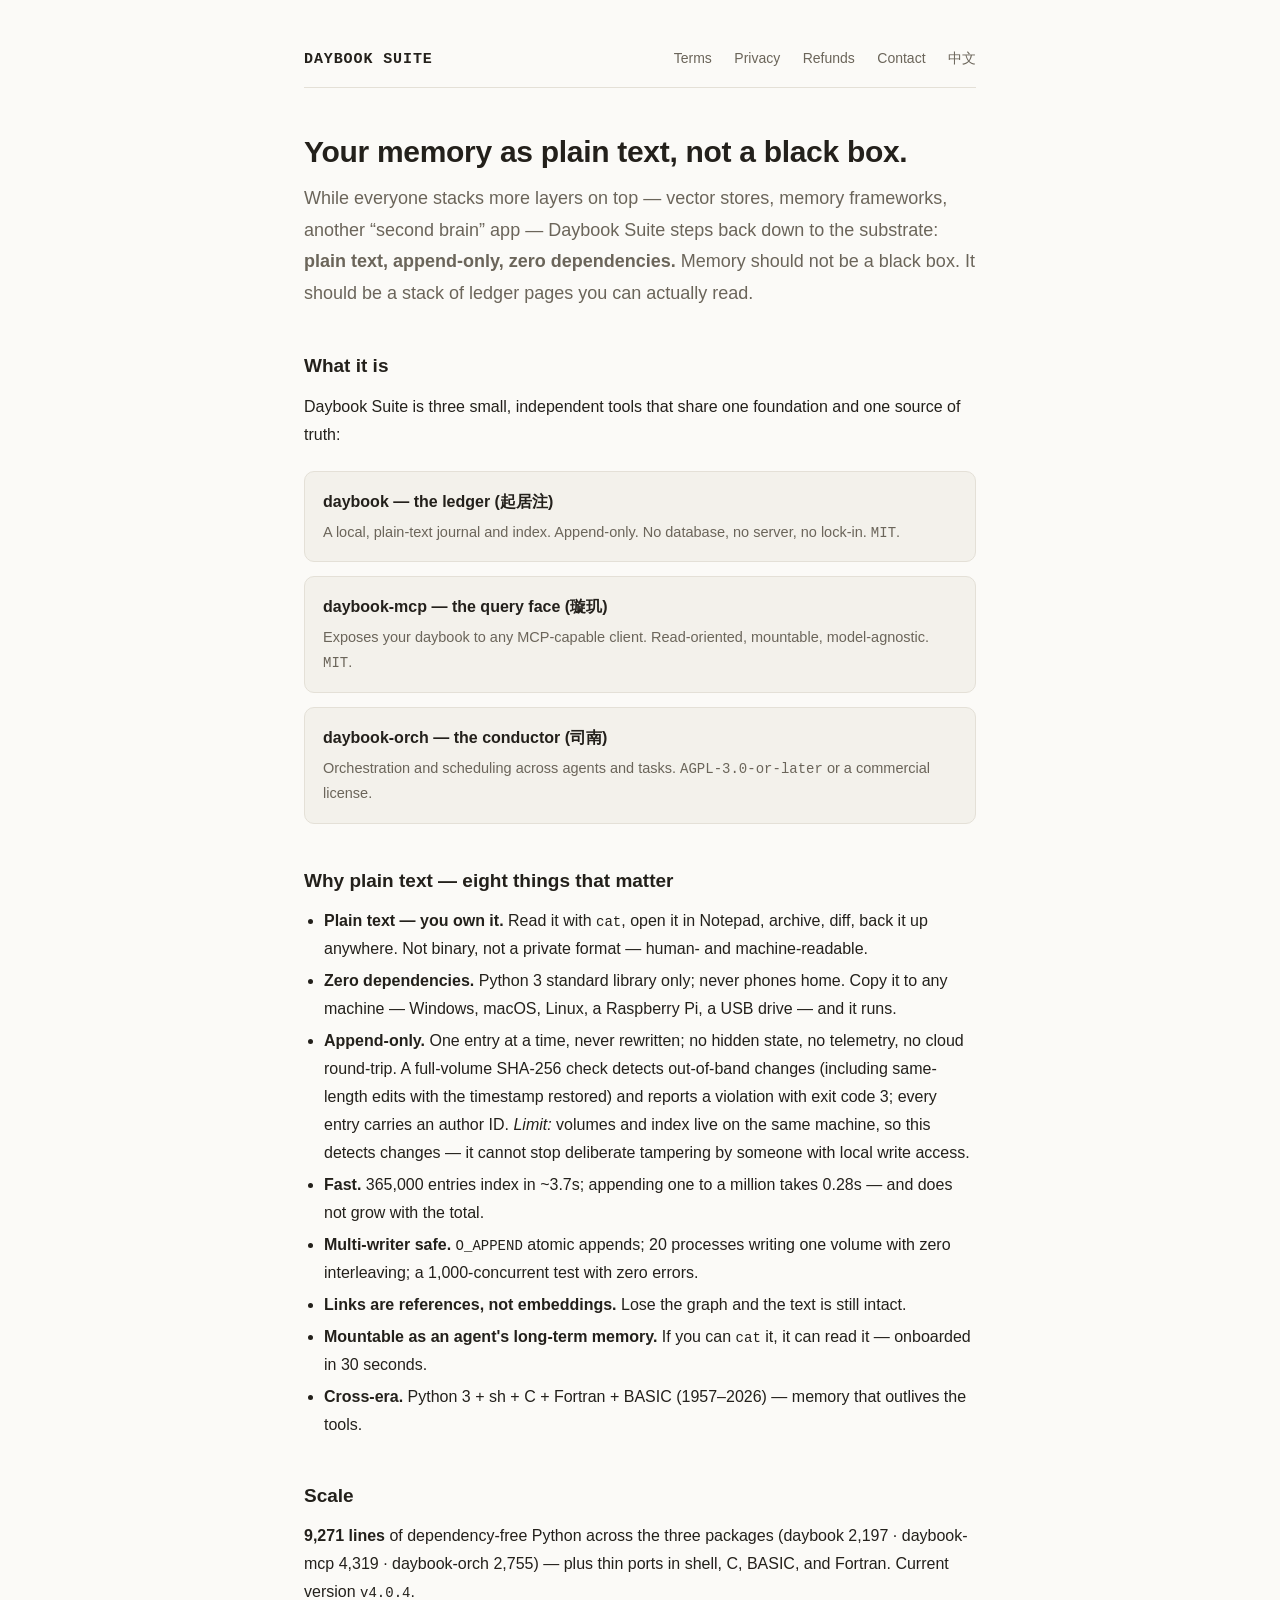
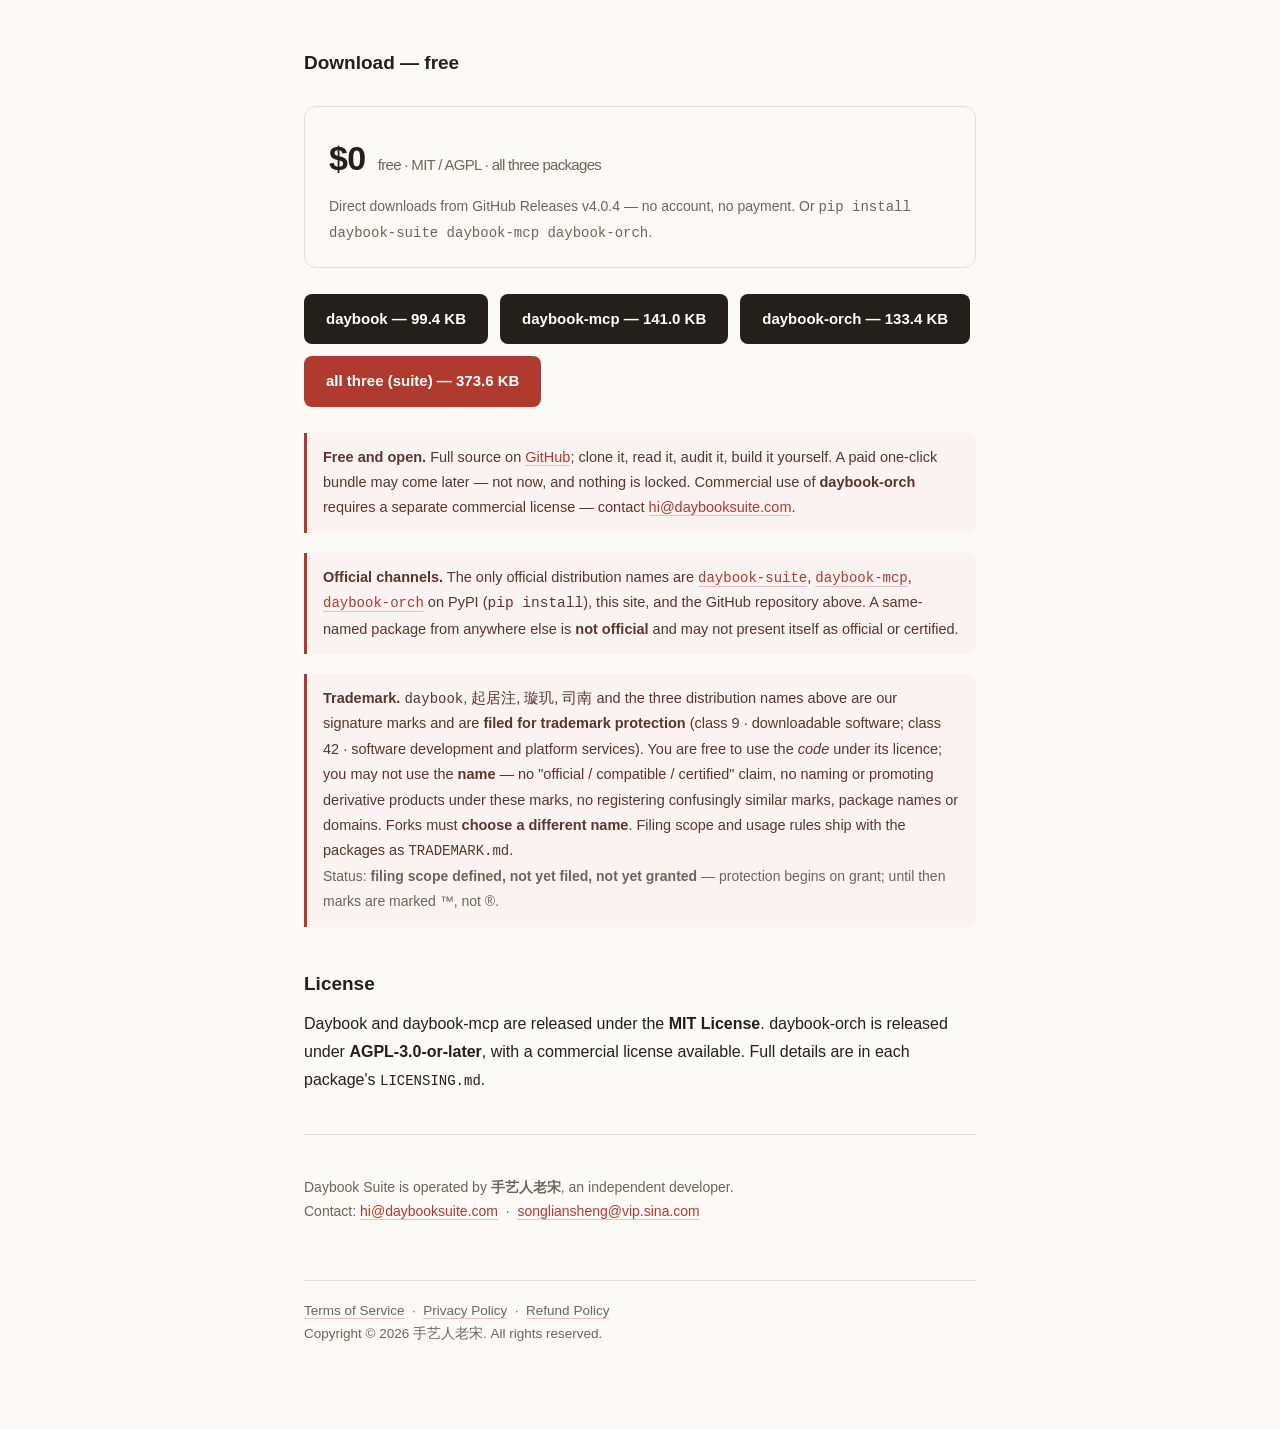
==== commit d2673c69: "site(v4.0.4): 版本串／四条直链／行数 9,271／资产体积按实测" ====
--- a/index.html
+++ b/index.html
@@ -75,23 +75,23 @@
 
 <h2>Scale</h2>
 <p>
-  <strong>9,174 lines</strong> of dependency-free Python across the three packages
-  (daybook 2,215 &middot; daybook-mcp 4,335 &middot; daybook-orch 2,624) &mdash;
-  plus thin ports in shell, C, BASIC, and Fortran. Current version <span class="mono">v4.0.3</span>.
+  <strong>9,271 lines</strong> of dependency-free Python across the three packages
+  (daybook 2,197 &middot; daybook-mcp 4,319 &middot; daybook-orch 2,755) &mdash;
+  plus thin ports in shell, C, BASIC, and Fortran. Current version <span class="mono">v4.0.4</span>.
 </p>
 
 <h2>Download &mdash; free</h2>
 <div class="price">
   <div>
     <div class="amount">$0 <small>&nbsp;free &middot; MIT / AGPL &middot; all three packages</small></div>
-    <div class="small" style="margin-top:6px">Direct downloads from GitHub Releases v4.0.3 &mdash; no account, no payment. Or <span class="mono">pip install daybook-suite daybook-mcp daybook-orch</span>.</div>
+    <div class="small" style="margin-top:6px">Direct downloads from GitHub Releases v4.0.4 &mdash; no account, no payment. Or <span class="mono">pip install daybook-suite daybook-mcp daybook-orch</span>.</div>
   </div>
 </div>
 <div class="dl">
-  <a class="btn" href="https://github.com/songliansheng1972/daybook-suite/releases/download/v4.0.3/daybook-v4.0.3.zip">daybook &mdash; 99.5 KB</a>
-  <a class="btn" href="https://github.com/songliansheng1972/daybook-suite/releases/download/v4.0.3/daybook-mcp-v4.0.3.zip">daybook-mcp &mdash; 141.0 KB</a>
-  <a class="btn" href="https://github.com/songliansheng1972/daybook-suite/releases/download/v4.0.3/daybook-orch-v4.0.3.zip">daybook-orch &mdash; 194.4 KB</a>
-  <a class="btn" href="https://github.com/songliansheng1972/daybook-suite/releases/download/v4.0.3/daybook-suite-v4.0.3.zip">all three (suite) &mdash; 434.9 KB</a>
+  <a class="btn" href="https://github.com/songliansheng1972/daybook-suite/releases/download/v4.0.4/daybook-v4.0.4.zip">daybook &mdash; 99.4 KB</a>
+  <a class="btn" href="https://github.com/songliansheng1972/daybook-suite/releases/download/v4.0.4/daybook-mcp-v4.0.4.zip">daybook-mcp &mdash; 141.0 KB</a>
+  <a class="btn" href="https://github.com/songliansheng1972/daybook-suite/releases/download/v4.0.4/daybook-orch-v4.0.4.zip">daybook-orch &mdash; 133.4 KB</a>
+  <a class="btn" href="https://github.com/songliansheng1972/daybook-suite/releases/download/v4.0.4/daybook-suite-v4.0.4.zip">all three (suite) &mdash; 373.6 KB</a>
 </div>
 <div class="note">
   <strong>Free and open.</strong> Full source on <a href="https://github.com/songliansheng1972/daybook-suite">GitHub</a>; clone it, read it, audit it, build it yourself. A paid one-click bundle may come later &mdash; not now, and nothing is locked.
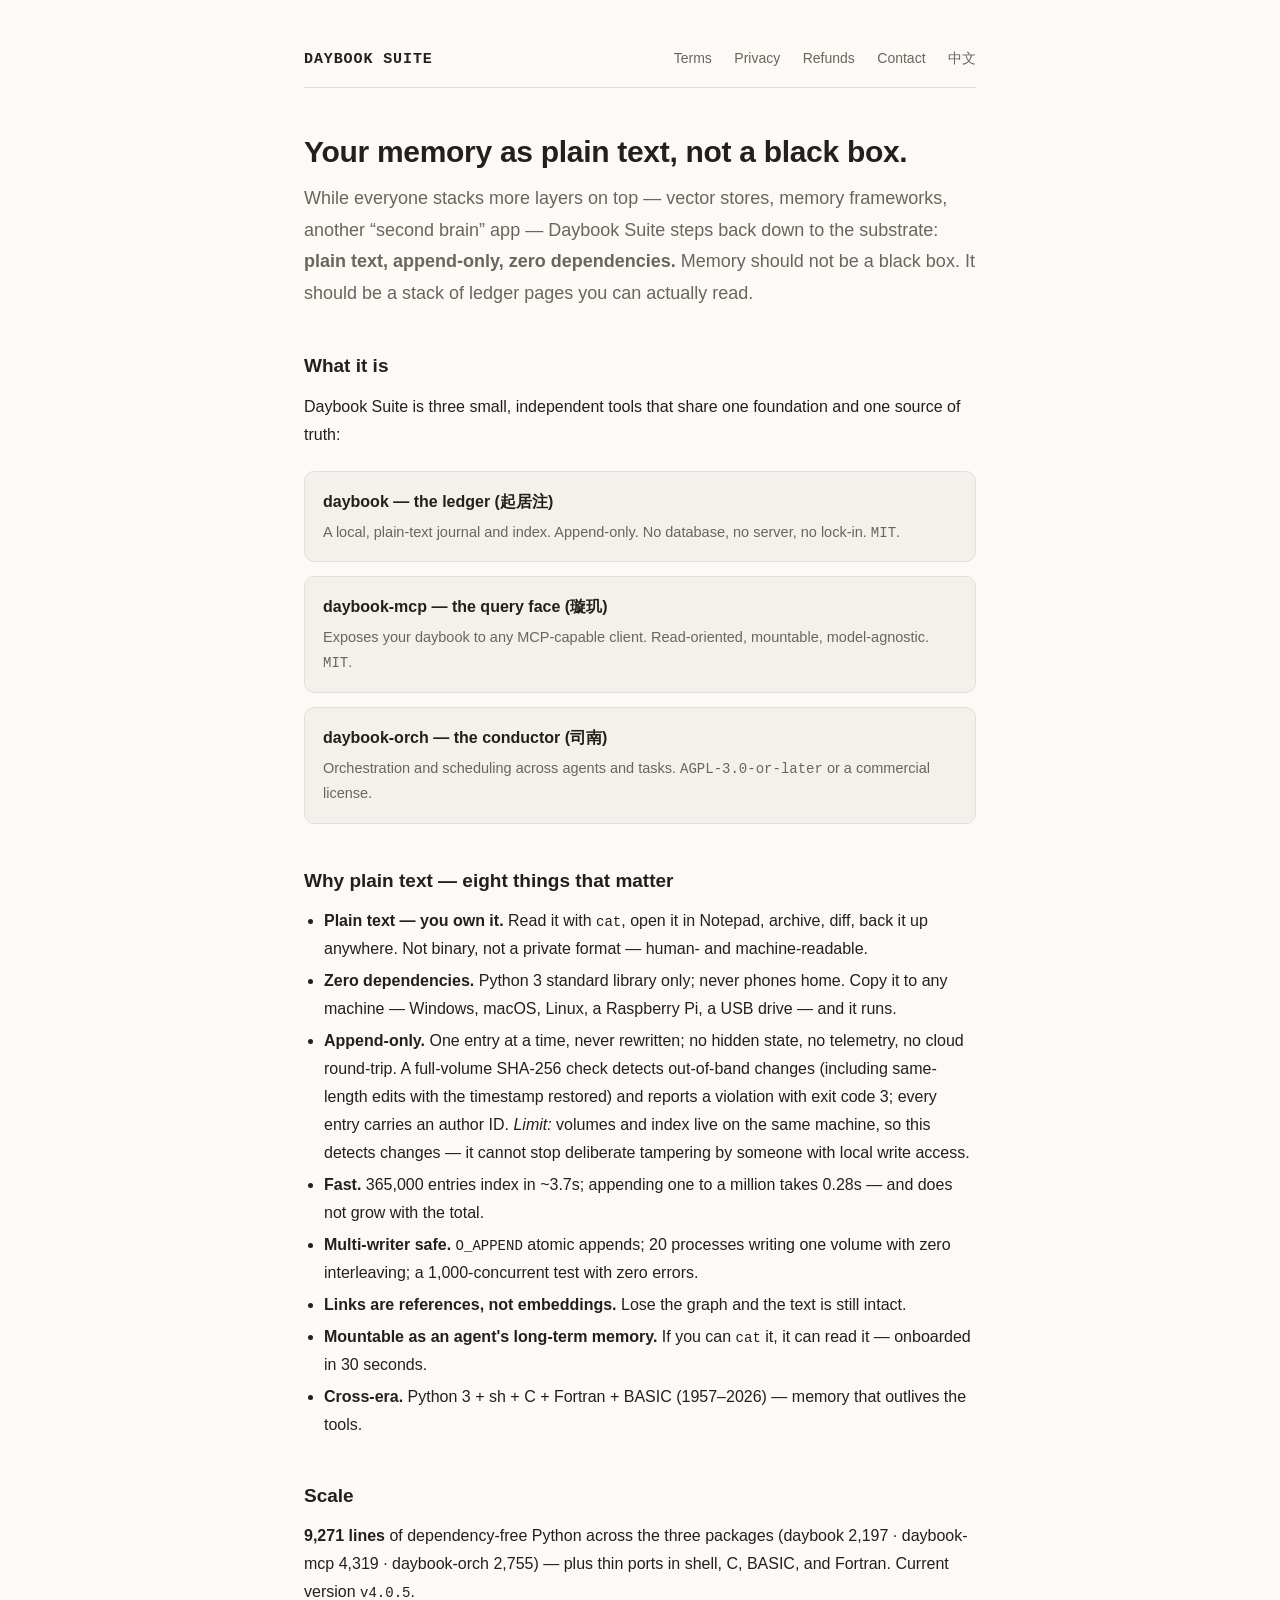
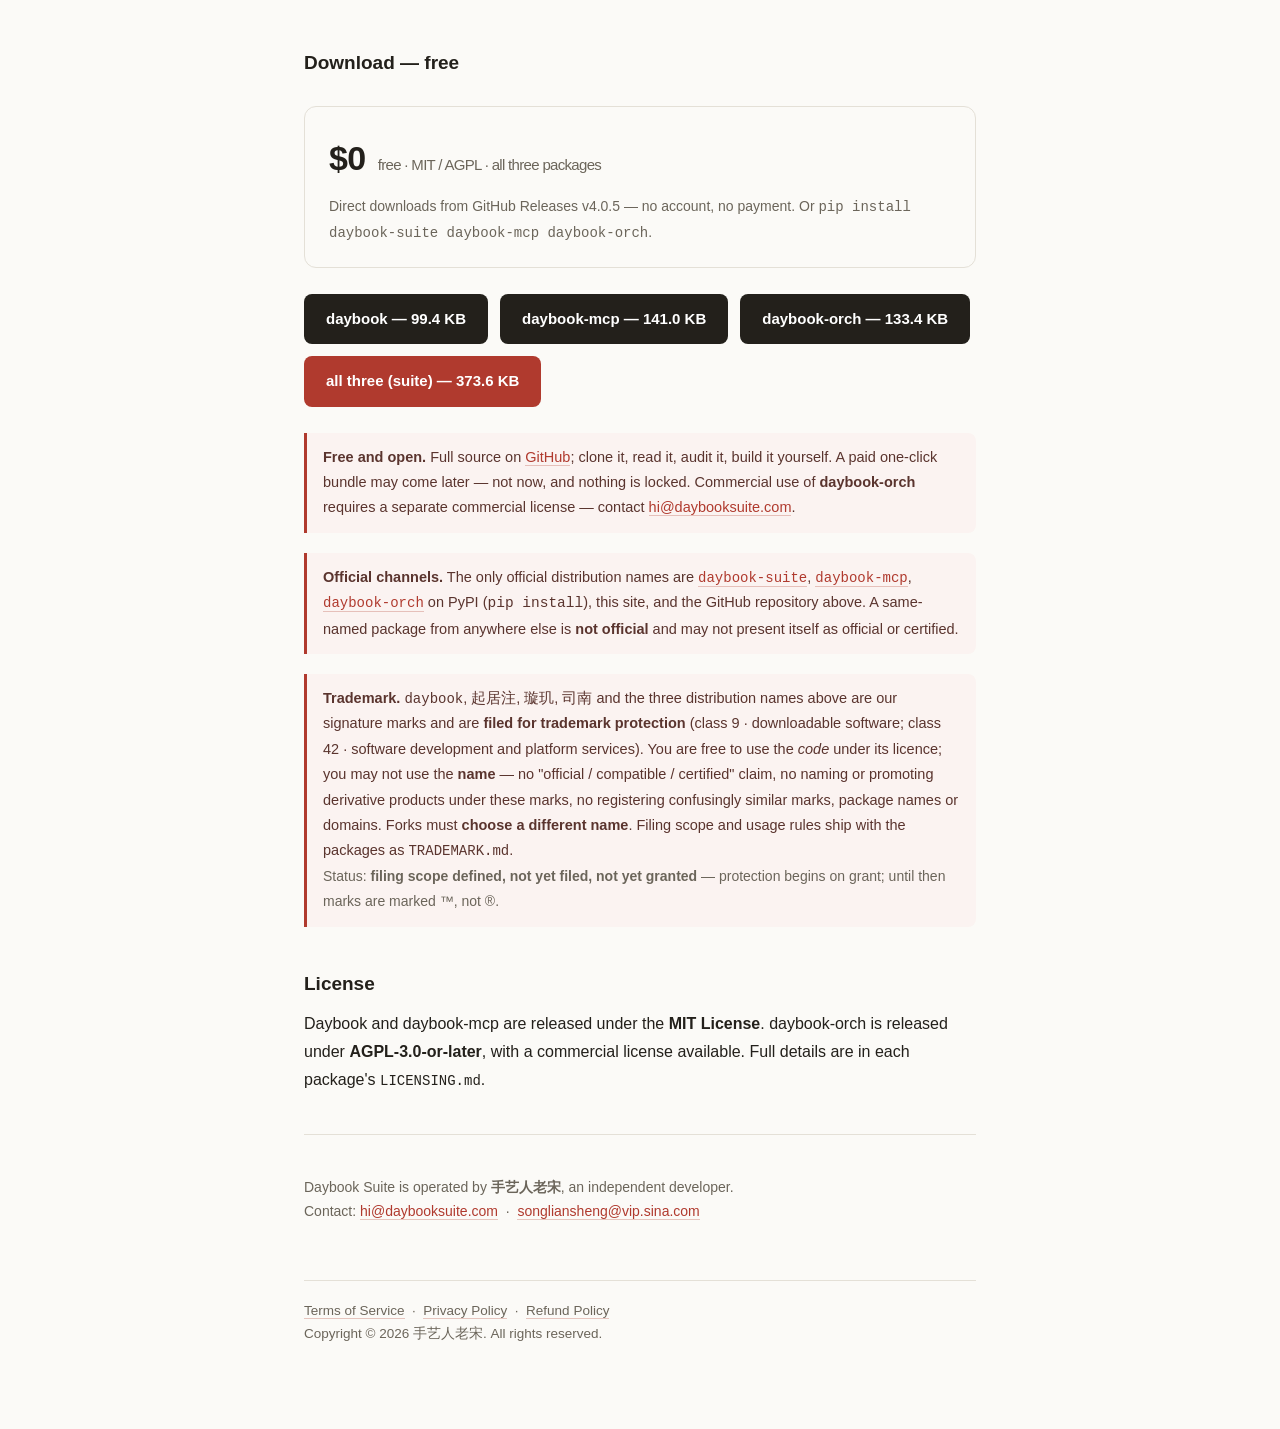
==== commit 4e5749bb: "site(v4.0.5): 版本串与四条直链改指 v4.0.5" ====
--- a/index.html
+++ b/index.html
@@ -77,21 +77,21 @@
 <p>
   <strong>9,271 lines</strong> of dependency-free Python across the three packages
   (daybook 2,197 &middot; daybook-mcp 4,319 &middot; daybook-orch 2,755) &mdash;
-  plus thin ports in shell, C, BASIC, and Fortran. Current version <span class="mono">v4.0.4</span>.
+  plus thin ports in shell, C, BASIC, and Fortran. Current version <span class="mono">v4.0.5</span>.
 </p>
 
 <h2>Download &mdash; free</h2>
 <div class="price">
   <div>
     <div class="amount">$0 <small>&nbsp;free &middot; MIT / AGPL &middot; all three packages</small></div>
-    <div class="small" style="margin-top:6px">Direct downloads from GitHub Releases v4.0.4 &mdash; no account, no payment. Or <span class="mono">pip install daybook-suite daybook-mcp daybook-orch</span>.</div>
+    <div class="small" style="margin-top:6px">Direct downloads from GitHub Releases v4.0.5 &mdash; no account, no payment. Or <span class="mono">pip install daybook-suite daybook-mcp daybook-orch</span>.</div>
   </div>
 </div>
 <div class="dl">
-  <a class="btn" href="https://github.com/songliansheng1972/daybook-suite/releases/download/v4.0.4/daybook-v4.0.4.zip">daybook &mdash; 99.4 KB</a>
-  <a class="btn" href="https://github.com/songliansheng1972/daybook-suite/releases/download/v4.0.4/daybook-mcp-v4.0.4.zip">daybook-mcp &mdash; 141.0 KB</a>
-  <a class="btn" href="https://github.com/songliansheng1972/daybook-suite/releases/download/v4.0.4/daybook-orch-v4.0.4.zip">daybook-orch &mdash; 133.4 KB</a>
-  <a class="btn" href="https://github.com/songliansheng1972/daybook-suite/releases/download/v4.0.4/daybook-suite-v4.0.4.zip">all three (suite) &mdash; 373.6 KB</a>
+  <a class="btn" href="https://github.com/songliansheng1972/daybook-suite/releases/download/v4.0.5/daybook-v4.0.5.zip">daybook &mdash; 99.4 KB</a>
+  <a class="btn" href="https://github.com/songliansheng1972/daybook-suite/releases/download/v4.0.5/daybook-mcp-v4.0.5.zip">daybook-mcp &mdash; 141.0 KB</a>
+  <a class="btn" href="https://github.com/songliansheng1972/daybook-suite/releases/download/v4.0.5/daybook-orch-v4.0.5.zip">daybook-orch &mdash; 133.4 KB</a>
+  <a class="btn" href="https://github.com/songliansheng1972/daybook-suite/releases/download/v4.0.5/daybook-suite-v4.0.5.zip">all three (suite) &mdash; 373.6 KB</a>
 </div>
 <div class="note">
   <strong>Free and open.</strong> Full source on <a href="https://github.com/songliansheng1972/daybook-suite">GitHub</a>; clone it, read it, audit it, build it yourself. A paid one-click bundle may come later &mdash; not now, and nothing is locked.
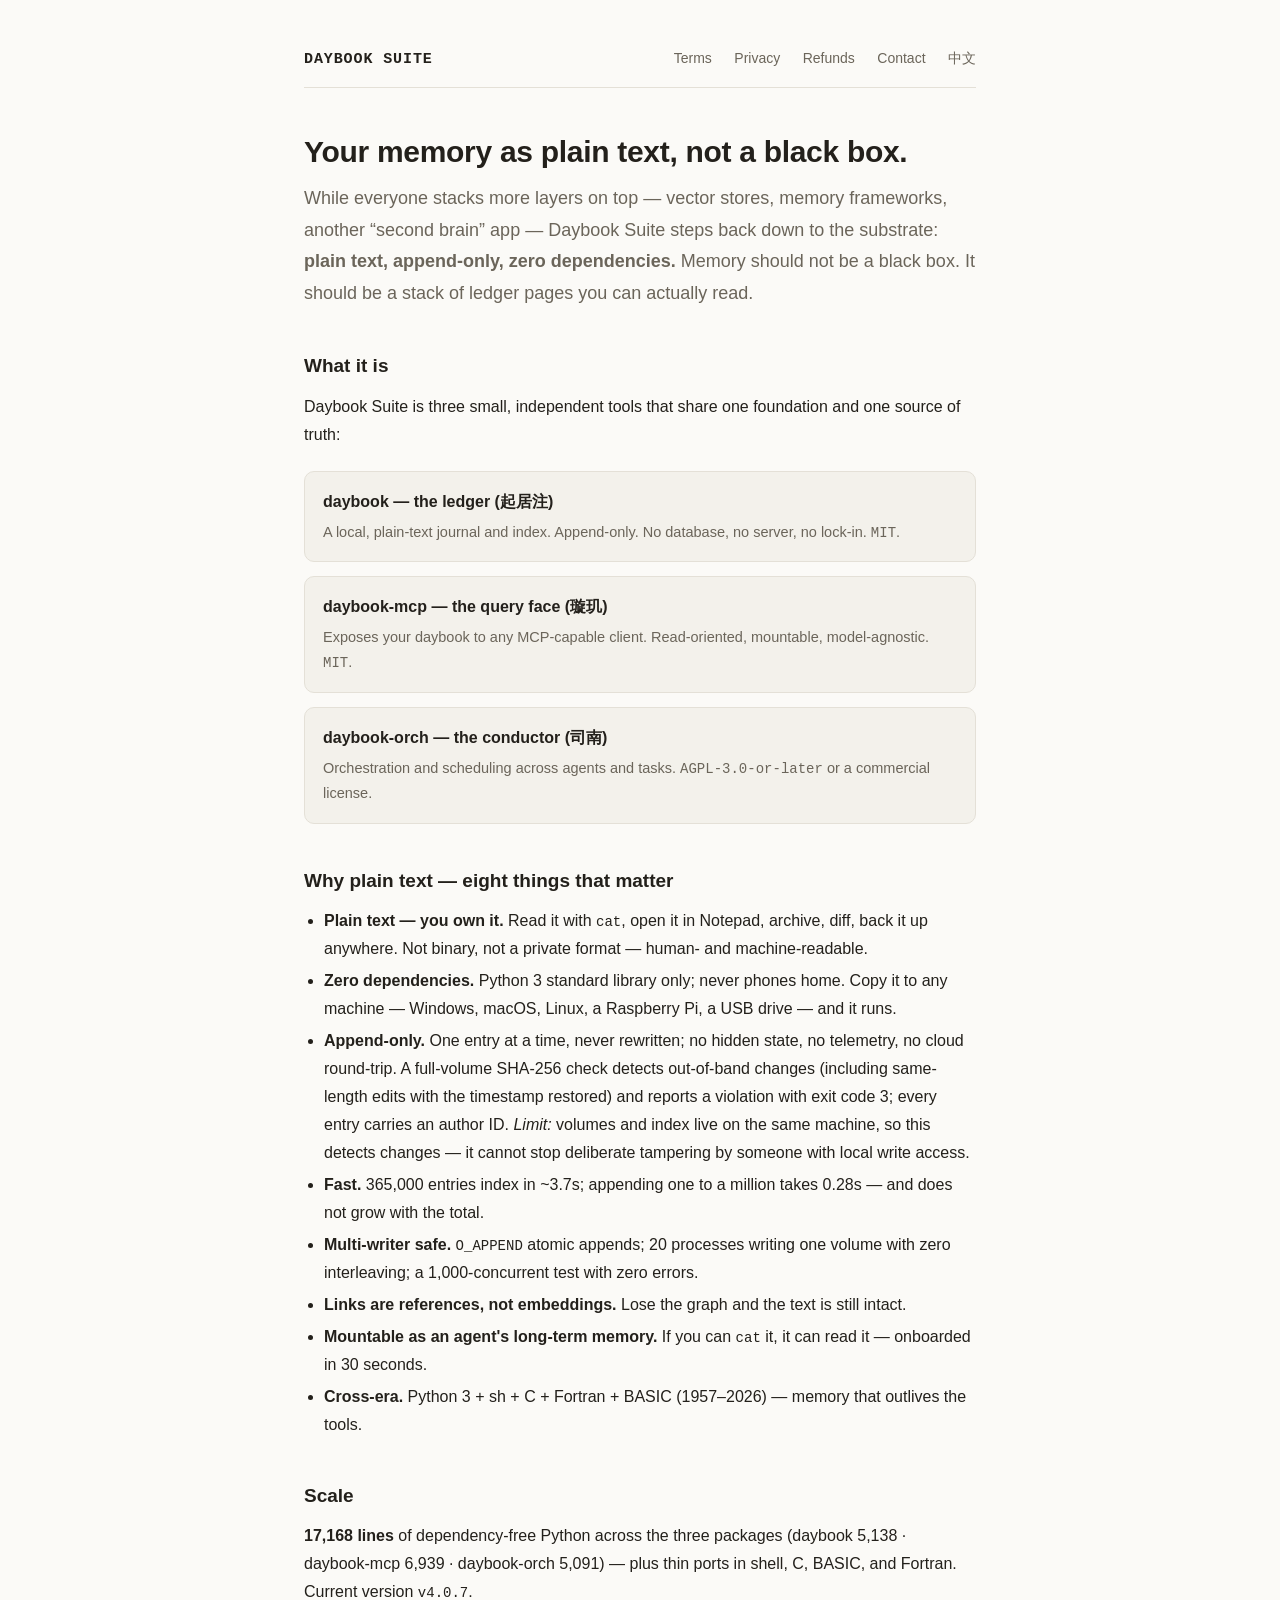
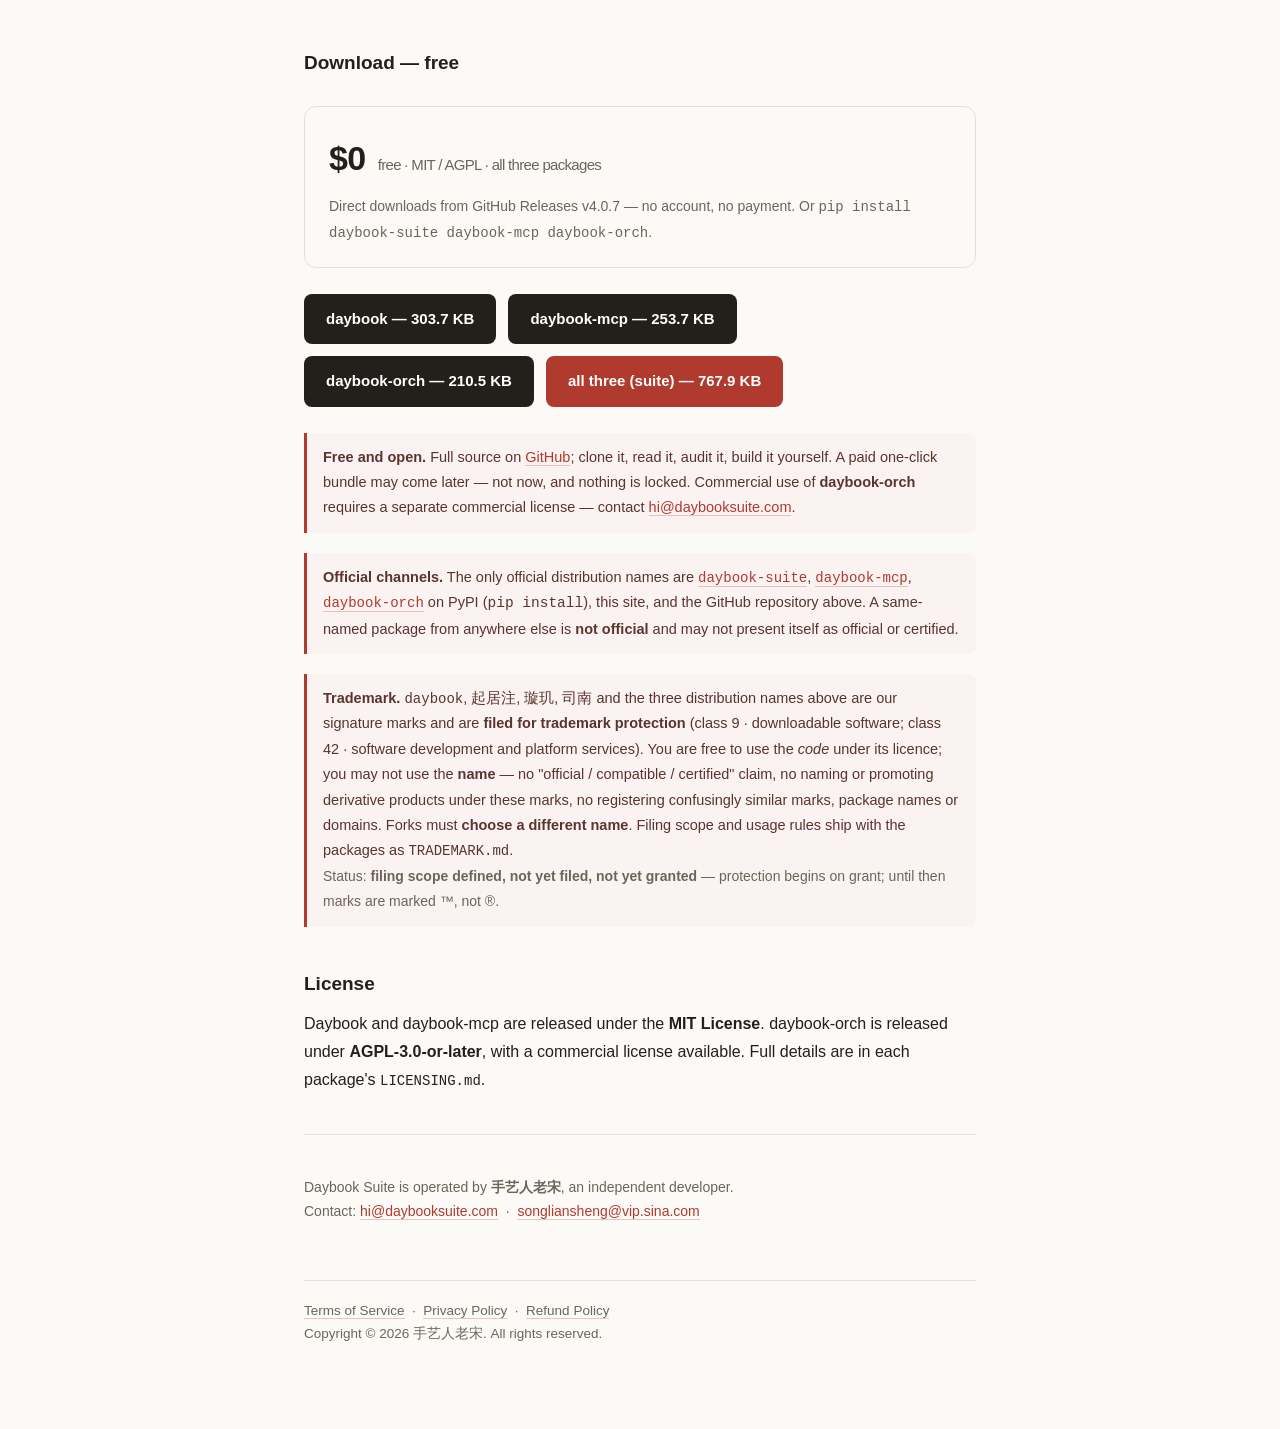
==== commit c77901c3: "site(v4.0.7): 版本串/四条直链/规模行数刷到 4.0.7；文档废止 $10.99+Paddle 旧口径 - index/zh：当前版本 v4.0.5→v4.0.7，四条直链与体积标注按 " ====
--- a/index.html
+++ b/index.html
@@ -75,23 +75,23 @@
 
 <h2>Scale</h2>
 <p>
-  <strong>9,271 lines</strong> of dependency-free Python across the three packages
-  (daybook 2,197 &middot; daybook-mcp 4,319 &middot; daybook-orch 2,755) &mdash;
-  plus thin ports in shell, C, BASIC, and Fortran. Current version <span class="mono">v4.0.5</span>.
+  <strong>17,168 lines</strong> of dependency-free Python across the three packages
+  (daybook 5,138 &middot; daybook-mcp 6,939 &middot; daybook-orch 5,091) &mdash;
+  plus thin ports in shell, C, BASIC, and Fortran. Current version <span class="mono">v4.0.7</span>.
 </p>
 
 <h2>Download &mdash; free</h2>
 <div class="price">
   <div>
     <div class="amount">$0 <small>&nbsp;free &middot; MIT / AGPL &middot; all three packages</small></div>
-    <div class="small" style="margin-top:6px">Direct downloads from GitHub Releases v4.0.5 &mdash; no account, no payment. Or <span class="mono">pip install daybook-suite daybook-mcp daybook-orch</span>.</div>
+    <div class="small" style="margin-top:6px">Direct downloads from GitHub Releases v4.0.7 &mdash; no account, no payment. Or <span class="mono">pip install daybook-suite daybook-mcp daybook-orch</span>.</div>
   </div>
 </div>
 <div class="dl">
-  <a class="btn" href="https://github.com/songliansheng1972/daybook-suite/releases/download/v4.0.5/daybook-v4.0.5.zip">daybook &mdash; 99.4 KB</a>
-  <a class="btn" href="https://github.com/songliansheng1972/daybook-suite/releases/download/v4.0.5/daybook-mcp-v4.0.5.zip">daybook-mcp &mdash; 141.0 KB</a>
-  <a class="btn" href="https://github.com/songliansheng1972/daybook-suite/releases/download/v4.0.5/daybook-orch-v4.0.5.zip">daybook-orch &mdash; 133.4 KB</a>
-  <a class="btn" href="https://github.com/songliansheng1972/daybook-suite/releases/download/v4.0.5/daybook-suite-v4.0.5.zip">all three (suite) &mdash; 373.6 KB</a>
+  <a class="btn" href="https://github.com/songliansheng1972/daybook-suite/releases/download/v4.0.7/daybook-v4.0.7.zip">daybook &mdash; 303.7 KB</a>
+  <a class="btn" href="https://github.com/songliansheng1972/daybook-suite/releases/download/v4.0.7/daybook-mcp-v4.0.7.zip">daybook-mcp &mdash; 253.7 KB</a>
+  <a class="btn" href="https://github.com/songliansheng1972/daybook-suite/releases/download/v4.0.7/daybook-orch-v4.0.7.zip">daybook-orch &mdash; 210.5 KB</a>
+  <a class="btn" href="https://github.com/songliansheng1972/daybook-suite/releases/download/v4.0.7/daybook-suite-v4.0.7.zip">all three (suite) &mdash; 767.9 KB</a>
 </div>
 <div class="note">
   <strong>Free and open.</strong> Full source on <a href="https://github.com/songliansheng1972/daybook-suite">GitHub</a>; clone it, read it, audit it, build it yourself. A paid one-click bundle may come later &mdash; not now, and nothing is locked.
